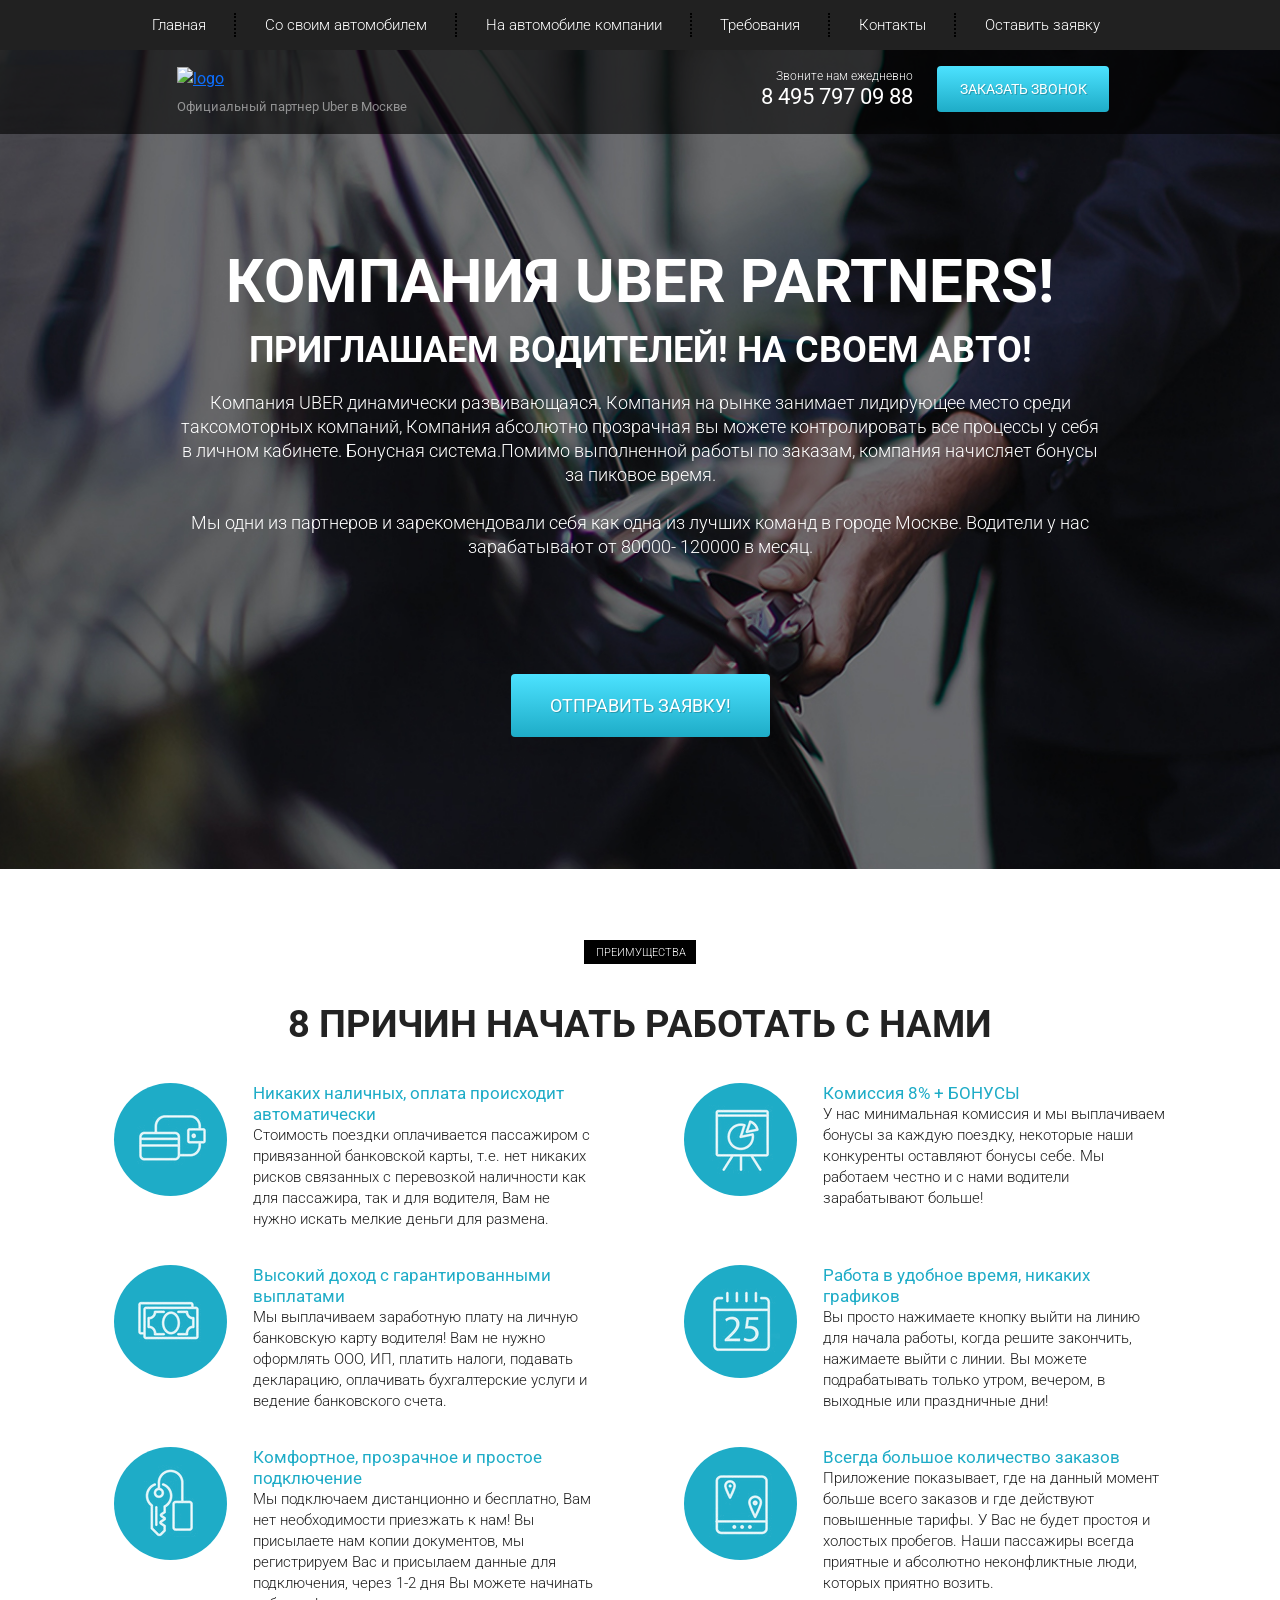
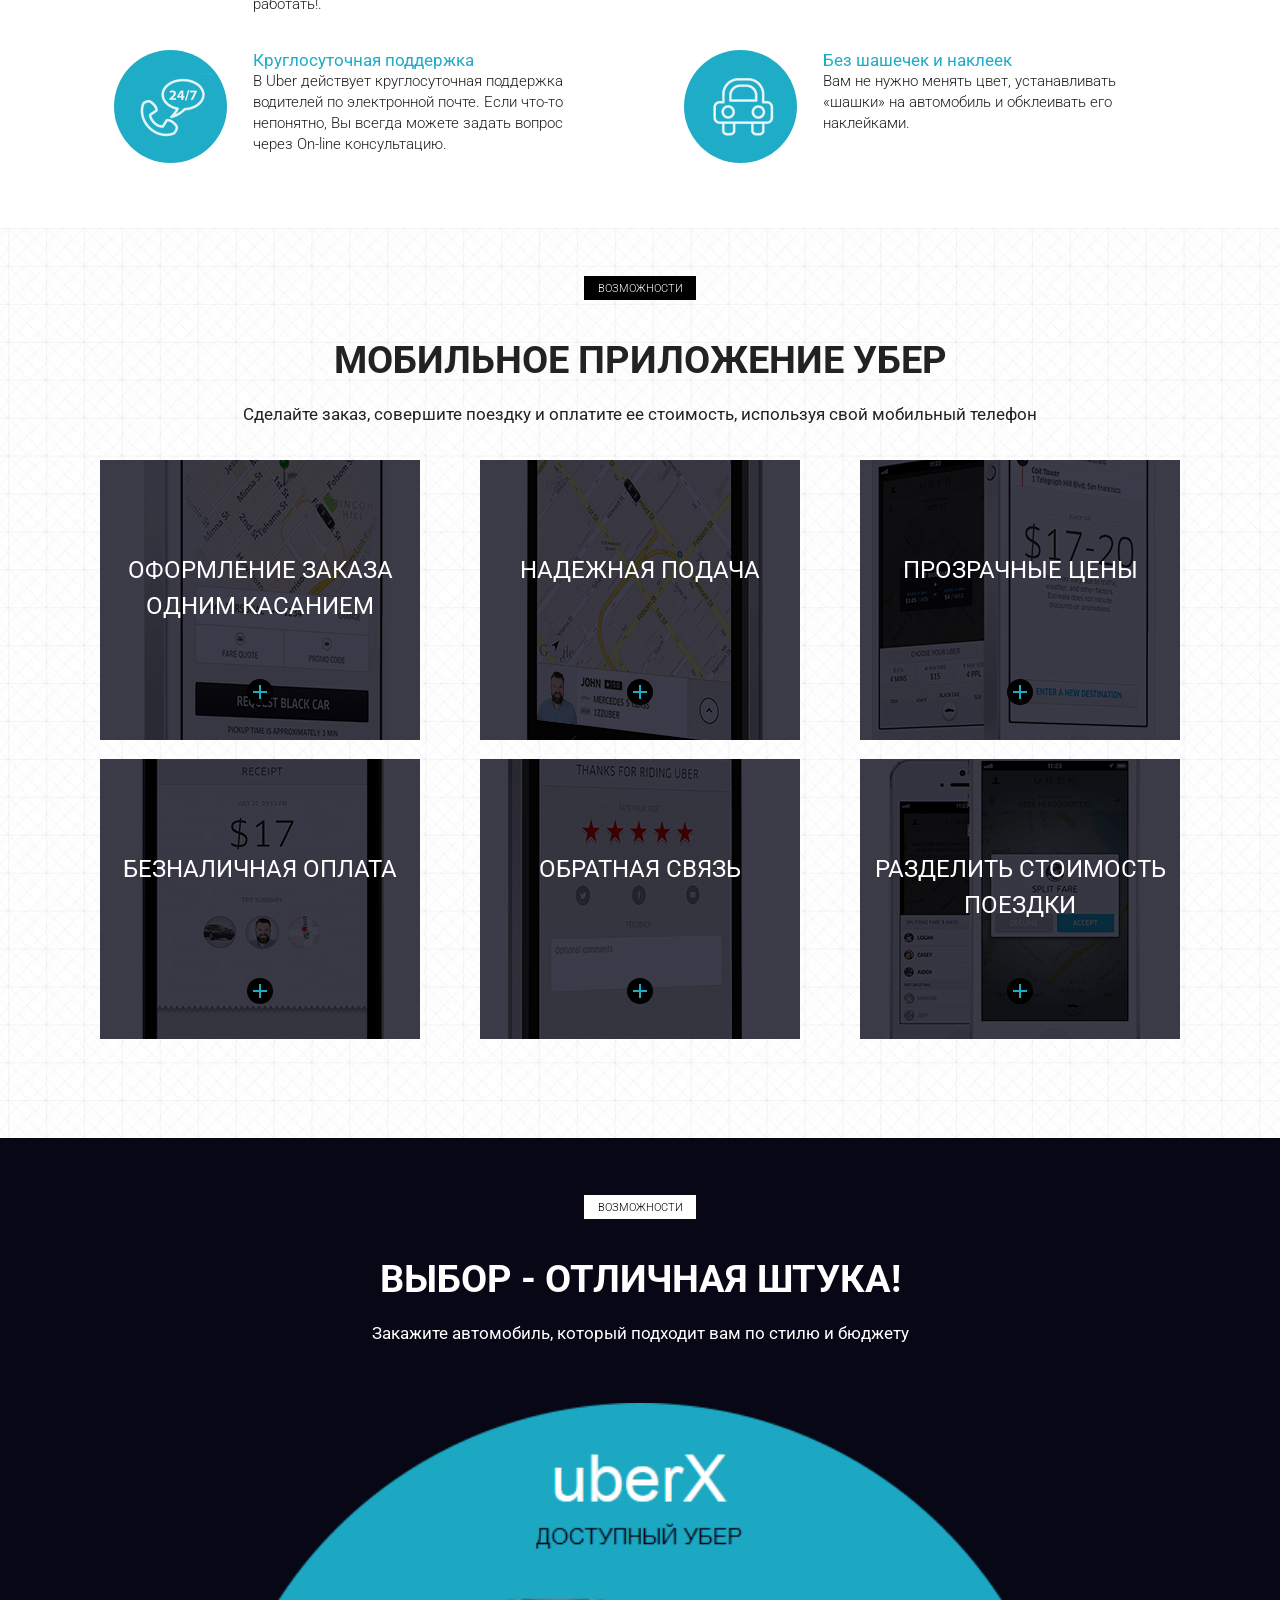
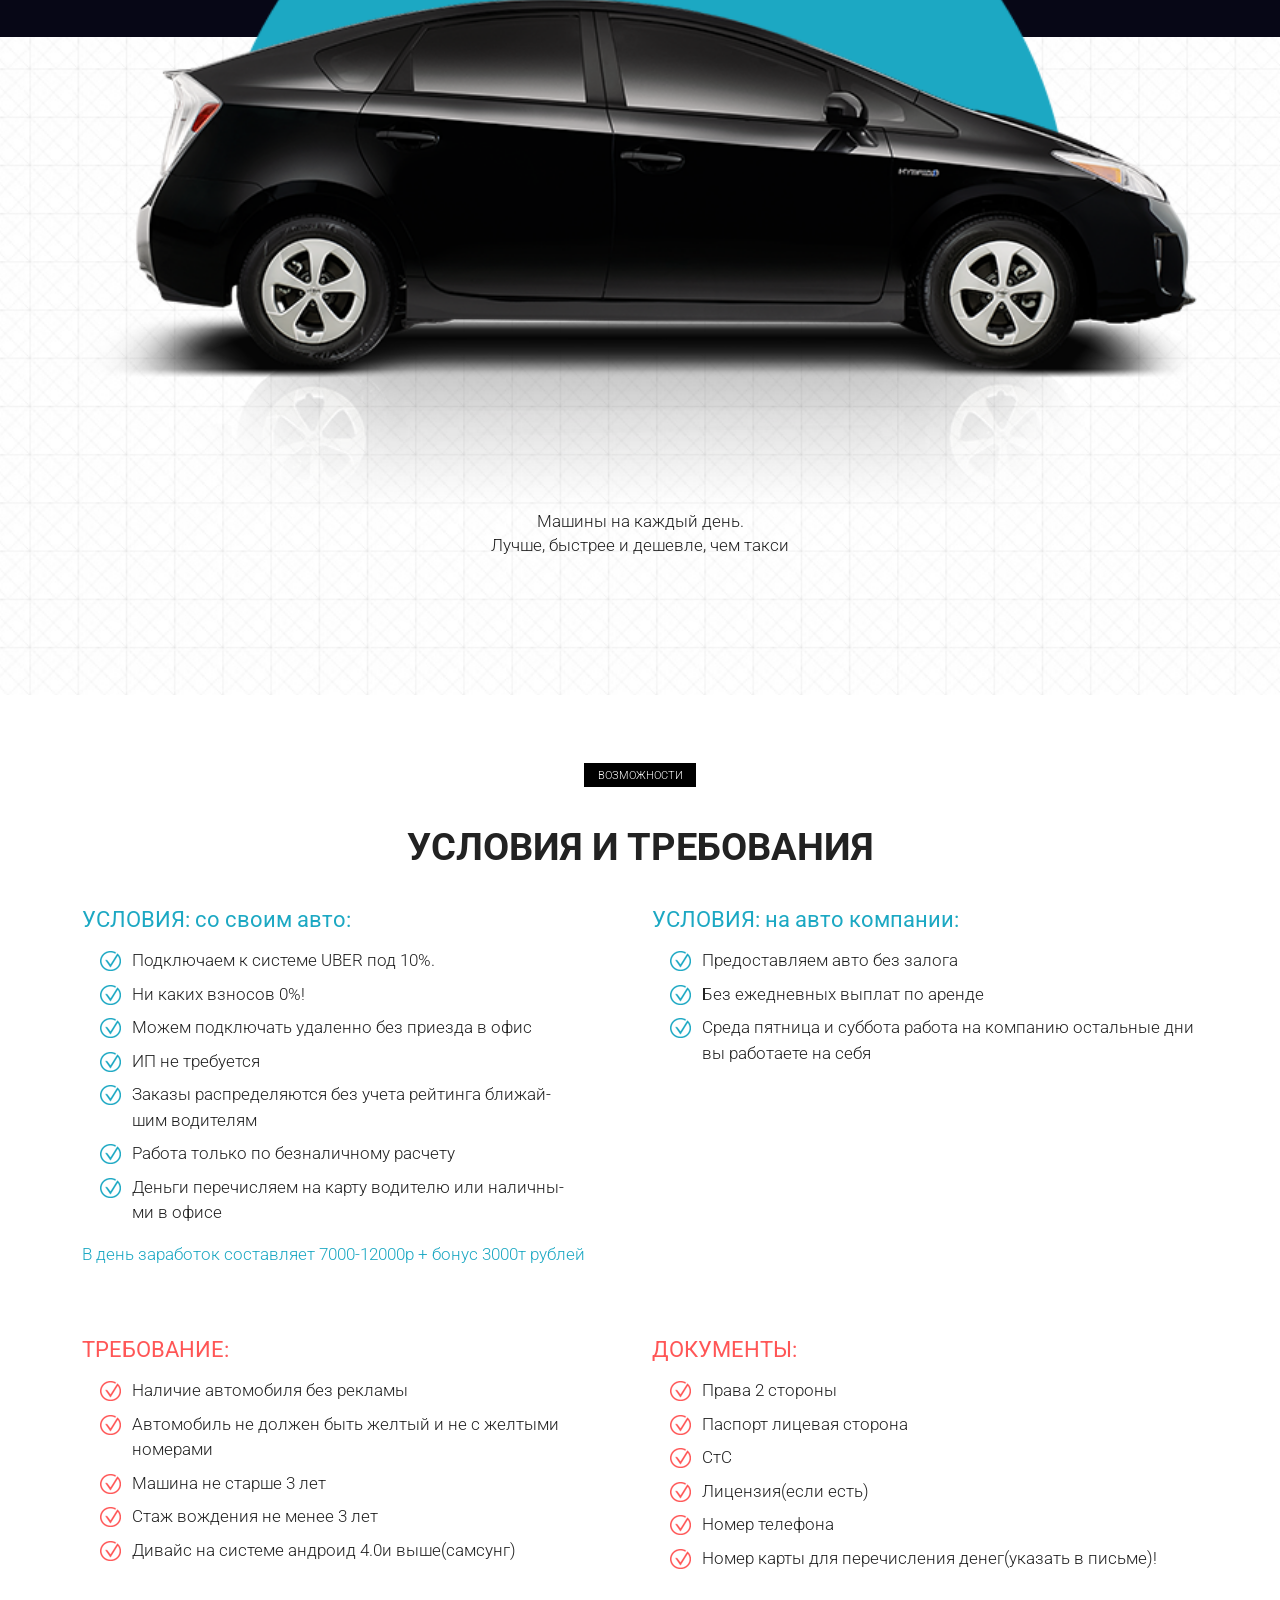
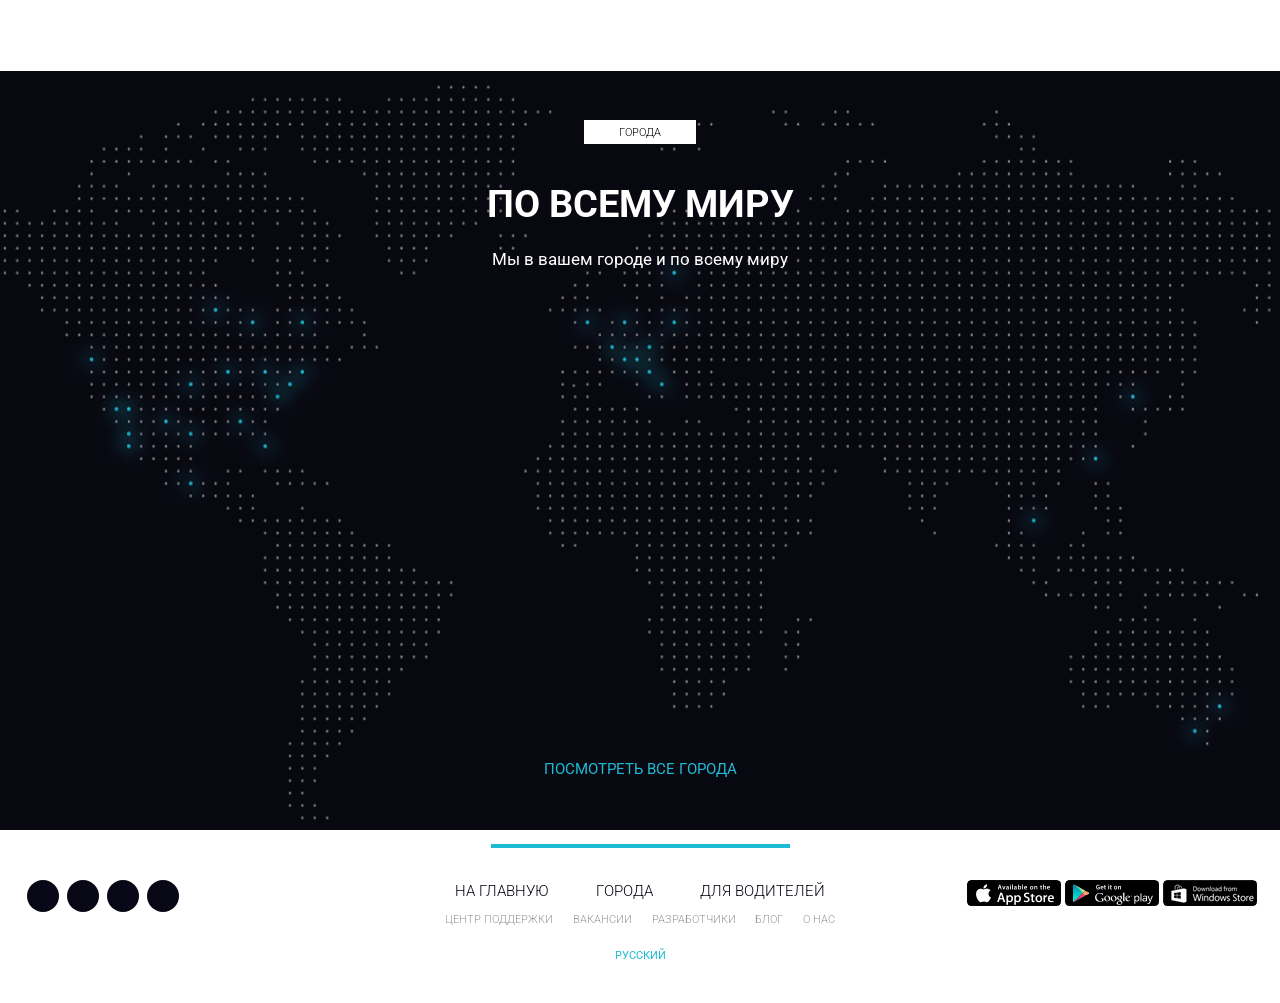
==== index.html @ ee6224d0 "Update index.html" ====
<!DOCTYPE html>
<html lang="ru">
<head>
  <meta charset="UTF-8">
  <meta http-equiv="X-UA-Compatible" content="IE=edge">
  <meta name="viewport" content="width=device-width, initial-scale=1.0">
  <title>Uber</title>
  <link rel="shortcut icon" href="icons/favicon.ico" type="image/x-icon">
  <link rel="preconnect" href="https://fonts.googleapis.com">
  <link rel="preconnect" href="https://fonts.gstatic.com" crossorigin>
  <link href="https://fonts.googleapis.com/css2?family=Roboto:wght@300;400;700&display=swap" rel="stylesheet">
  <link rel="stylesheet" href="css/bootstrap-reboot.min.css">
  <link rel="stylesheet" href="css/bootstrap-grid.min.css">
  <link rel="stylesheet" href="css/style.min.css">
  <link rel="stylesheet" href="/src/css/font.css">
</head>
<body>
  <header>
    <nav>
      <div class="container">
        <ul class="menu">
          <li class="menu_item"><a href="#" class="menu_link">Главная</a></li>
          <li class="menu_item"><a href="#require" class="menu_link">Со своим автомобилем</a></li>
          <li class="menu_item"><a href="#require" class="menu_link">На автомобиле компании</a></li>
          <li class="menu_item"><a href="#" class="menu_link">Требования</a></li>
          <li class="menu_item"><a href="#" class="menu_link">Контакты</a></li>
          <li class="menu_item"><a href="#" class="menu_link">Оставить заявку</a></li>
        </ul>
      </div>
      <div class="hamburger">
        <span></span>
        <span></span>
        <span></span>
      </div>
    </nav>

    <div class="subheader">
      <div class="container">
       <div class="row">
        <div class="col-6 col-md-4 offset-md-1">
          <a href="#" class="subheader_logo"><img src="img/logo.png" alt="logo"></a>
          <div class="subheader_official">Официальный партнер Uber в Москве</div>
        </div>

        <div class="xs-hidden col-md-3 offset-md-1 col-xl-2 offset-xl-2">
          <div class="subheader_call">Звоните нам ежедневно</div>
          <a href="tel:84957970988" class="subheader_number">8 495 797 09 88</a>
        </div>

        <div class="col-6 col-md-3">
          <a href="tel:84957970988" class="xs-visible subheader_number">8 495 797 09 88</a>
          <button class="subheader_btm">заказать звонок</button>
        </div>
       </div>
      </div>
    </div>
  </header>

  <section class="promo">
    <div class="container">
      <div class="row">
        <div class="col-md-12 offset-md-0 col-lg-10 offset-lg-1">
            <h1 class="promo_header">КОМПАНИЯ UBER PARTNERS!</h1>
            <h2 class="promo_subheader">ПРИГЛАШАЕМ ВОДИТЕЛЕЙ! НА СВОЕМ АВТО!</h2>
            <div class="promo_descr">
              Компания UBER динамически развивающаяся. Компания на рынке занимает лидирующее место среди
              таксомоторных компаний, Компания абсолютно прозрачная вы можете контролировать все процессы у себя в личном кабинете. Бонуcная система.Помимо выполненной работы по заказам, компания начисляет бонусы за
              пиковое время.
              <br><br>
              Мы одни из партнеров и зарекомендовали себя как одна из лучших команд в городе Москве. Водители у нас
              зарабатывают от 80000- 120000 в месяц.
            </div>

            <button class="promo_btn">ОТПРАВИТЬ ЗАЯВКУ!</button>
        </div>
      </div>
    </div>
  </section>

  <section class="reason">
    <div class="container">
      <div class="label">преимущества</div>
      <h2 class="title">8 причин начать работать с нами</h2>
      <div class="row">

        <div class="col-md-6">
          <div class="reason_item">
            <div class="reason_item_img">
              <img src="icons/Wallet.png" alt="wallet">
            </div>
            <div class="reason_item_descr"> 
              <div class="reason_item_subtitle">Никаких наличных, оплата происходит автоматически</div> 
              <div class="reason_item_text">Стоимость поездки оплачивается пассажиром с привязанной банковской карты, т.е. нет никаких рисков связанных с перевозкой наличности как для пассажира, так и для водителя, Вам не нужно искать мелкие деньги для размена.</div>
           </div>
          </div>
        </div>
        <div class="col-md-6">
          <div class="reason_item">
            <div class="reason_item_img">
              <img src="icons/Point.png" alt="point">
            </div>
            <div class="reason_item_descr">
              <div class="reason_item_subtitle">Комиссия 8% + БОНУСЫ</div> 
                <div class="reason_item_text">У нас минимальная комиссия и мы выплачиваем бонусы за каждую поездку, некоторые наши конкуренты оставляют бонусы себе. Мы работаем честно и с нами водители зарабатывают больше!</div>
            </div>
          </div>
        </div>
        <div class="col-md-6">
          <div class="reason_item">
            <div class="reason_item_img">
              <img src="icons/Money.png" alt="money">
            </div>
            <div class="reason_item_descr">
              <div class="reason_item_subtitle">Высокий доход с гарантированными выплатами</div> 
              <div class="reason_item_text">Мы выплачиваем заработную плату на личную банковскую карту водителя! Вам не нужно оформлять ООО, ИП, платить налоги, подавать декларацию, оплачивать бухгалтерские услуги и ведение банковского счета.</div>
            </div>
          </div>
        </div>
        <div class="col-md-6">
          <div class="reason_item">
            <div class="reason_item_img">
              <img src="icons/Date).png" alt="date">
            </div>
            <div class="reason_item_descr">
              <div class="reason_item_subtitle">Работа в удобное время, никаких графиков</div> 
                <div class="reason_item_text">Вы просто нажимаете кнопку выйти на линию для начала работы, когда решите закончить, нажимаете выйти с линии. Вы можете подрабатывать только утром, вечером, в выходные или праздничные дни!</div>
            </div>            
          </div>
        </div>
        <div class="col-md-6">
          <div class="reason_item">
            <div class="reason_item_img">
              <img src="icons/Key.png" alt="key">
            </div>
            <div class="reason_item_descr">
              <div class="reason_item_subtitle">Комфортное, прозрачное и простое подключение</div> 
                <div class="reason_item_text">Мы подключаем дистанционно и бесплатно, Вам нет необходимости приезжать к нам! Вы присылаете нам копии документов, мы регистрируем Вас и присылаем данные для подключения, через 1-2 дня Вы можете начинать работать!.</div>
            </div>
          </div>
        </div>
        <div class="col-md-6">
          <div class="reason_item">
            <div class="reason_item_img">
              <img src="icons/Zakaz.png" alt="zakaz">
            </div>
            <div class="reason_item_descr">
              <div class="reason_item_subtitle">Всегда большое количество заказов</div> 
                <div class="reason_item_text">Приложение показывает, где на данный момент больше всего заказов и где действуют повышенные тарифы. У Вас не будет простоя и холостых пробегов. Наши пассажиры всегда приятные и абсолютно неконфликтные люди, которых приятно возить.</div>
              </div>  
          </div>
        </div>
        <div class="col-md-6">
          <div class="reason_item">
            <div class="reason_item_img">
              <img src="icons/Fone.png" alt="phone">
            </div>
            <div class="reason_item_descr">
              <div class="reason_item_subtitle">Круглосуточная поддержка</div> 
                <div class="reason_item_text">В Uber действует круглосуточная поддержка водителей по электронной почте. Если что-то непонятно, Вы всегда можете задать вопрос через On-line консультацию.</div>
            </div>    
          </div>
      </div>
        <div class="col-md-6">
          <div class="reason_item">
            <div class="reason_item_img">
              <img src="icons/Car.png" alt="car">
            </div>
            <div class="reason_item_descr">
              <div class="reason_item_subtitle">Без шашечек и наклеек</div> 
                <div class="reason_item_text">Вам не нужно менять цвет, устанавливать «шашки» на автомобиль и обклеивать его наклейками.</div>  
            </div>
          </div>
        </div>
      </div>
    </div>
  </section>

  <section class="mobile">
      <div class="container">
          <div class="label">Возможности</div>
          <h2 class="title">мобильное приложение убер</h2>
          <div class="subtitle">Сделайте заказ, совершите поездку и оплатите ее стоимость, используя свой мобильный телефон</div>
          <div class="row">
              <div class="col-md-6 col-lg-4">
                <div class="mobile_item mobile_item_1">
                  <div class="mobile_item_subtitle">оформление заказа одним касанием</div>
                  <div class="mobile_item_plus"></div>
                </div>
              </div>
              <div class="col-md-6 col-lg-4">
                <div class="mobile_item mobile_item_2">
                  <div class="mobile_item_subtitle">надежная подача</div>
                  <div class="mobile_item_plus"></div>
                </div>
              </div>
              <div class="col-md-6 col-lg-4">
                <div class="mobile_item mobile_item_3">
                  <div class="mobile_item_subtitle">прозрачные цены</div>
                  <div class="mobile_item_plus"></div>
                </div>
              </div>
              <div class="col-md-6 col-lg-4">
                <div class="mobile_item mobile_item_4">
                  <div class="mobile_item_subtitle">безналичная оплата</div>
                  <div class="mobile_item_plus"></div>
                </div>
              </div>
              <div class="col-md-6 col-lg-4">
                <div class="mobile_item mobile_item_5">
                  <div class="mobile_item_subtitle">обратная связь</div>
                  <div class="mobile_item_plus"></div>
                </div>
              </div>
              <div class="col-md-6 col-lg-4">
                <div class="mobile_item mobile_item_6">
                  <div class="mobile_item_subtitle">разделить
                    стоимость поездки</div>
                  <div class="mobile_item_plus"></div>
                </div>
              </div>
          </div>
      </div>
  </section>

  <section class="choice">
    <div class="container">
      <div class="black"></div>
      <div class="label label_white">Возможности</div>
      <h2 class="title title_white">Выбор - отличная штука!</h2>
      <div class="subtitle subtitle_white">Закажите автомобиль, который подходит вам по стилю и бюджету</div>
      <img src="img/Auto.png" alt="Auto">
      <div class="choice_descr">
        Машины на каждый день.
        <br>
        Лучше, быстрее и дешевле, чем такси
      </div>
    </div>
  </section>

  <section class="require" id="require">
    <div class="container">
      <div class="label">возможности</div>
      <h2 class="title">условия и требования</h2>
      <div class="row">
        <div class="col-md-6">
          <div class="require_block margin_light">
            <div class="require_title">УСЛОВИЯ: со своим авто:</div>
            <ul class="require_list">
              <li>Подключаем к системе UBER  под 10%.</li>
              <li>Ни каких взносов  0%!</li>
              <li>Можем подключать удаленно без приезда в офис</li>
              <li>ИП не требуется</li>
              <li>Заказы распределяются без учета рейтинга ближай-<br>шим водителям</li>
              <li>Работа только по безналичному расчету</li>
              <li>Деньги перечисляем на карту водителю или наличны-<br>ми в офисе</li>
            </ul>
            <div class="require_descr">В день заработок составляет 7000-12000р + бонус 3000т рублей</div>
          </div>
        </div>
        <div class="col-md-6">
          <div class="require_block">
            <div class="require_title">УСЛОВИЯ: на авто компании:</div>
            <ul class="require_list">
              <li>Предоставляем авто без залога</li>
              <li>Без ежедневных выплат по аренде</li>
              <li>Среда пятница и суббота работа на компанию остальные дни вы работаете на себя</li>
            </ul>
          </div>
        </div>
        <div class="col-md-6">
          <div class="require_block require_block_nmb warning">
            <div class="require_title">ТРЕБОВАНИЕ:</div>
            <ul class="require_list">
              <li>Наличие автомобиля без рекламы</li>
              <li>Автомобиль не должен быть желтый и не с желтыми номерами</li>
              <li>Машина не старше 3 лет</li>
              <li>Стаж вождения не менее 3 лет</li>
              <li>Дивайс на системе андроид 4.0и выше(самсунг)</li>
            </ul>
          </div>
        </div>
        <div class="col-md-6">
          <div class="require_block require_block_nmb warning">
            <div class="require_title">ДОКУМЕНТЫ:</div>
            <ul class="require_list">
              <li>Права 2 стороны</li>
              <li>Паспорт лицевая сторона</li>
              <li>СтС</li>
              <li>Лицензия(если есть)</li>
              <li>Номер телефона</li>
              <li>Номер карты для перечисления денег(указать в письме)!</li>
            </ul>
          </div>
        </div>
      </div>
    </div>
  </section>

  <section class="world">
    <div class="container">
      <div class="label label_white">города</div>
      <h2 class="title title_white">По всему миру</h2>
      <div class="subtitle subtitle_white">Мы в вашем городе и по всему миру</div>
      <a href="#" class="world_link">посмотреть все города</a>
    </div>
  </section>

  <footer>
    <div class="footer_line"></div>
    <div class="footer_block">
      <div>
        <div class="footer_icons">
          <div class="footer_icons_item">
            <span class="icon-facebook-f-brands"></span>
          </div>
          <div class="footer_icons_item">
            <span class="icon-twitter-brands"></span>
          </div>
          <div class="footer_icons_item">
            <span class="icon-linkedin-brands"></span>
          </div>
          <div class="footer_icons_item">
            <span class="icon-instagram-brands"></span>
          </div>
      </div>
    </div>

    <div>
      <div class="footer_link">
        <div class="footer_link_main">
          <a href="#">на главную</a>
          <a href="#">города</a>
          <a href="#">для водителей</a>
        </div>
        <div class="footer_link_second">
          <a href="#">центр поддержки</a>
          <a href="#">вакансии</a>
          <a href="#">разработчики</a>
          <a href="#">блог</a>
          <a href="#">о нас</a>
        </div>
        <a href="#" class="footer_link_lang">Русский</a>
      </div>
    </div>

    <div>
      <div class="footer_mobile">
          <a href="#">
              <img src="img/app_store.png" alt="App Store">
          </a>
          <a href="#">
              <img src="img/google_play.png" alt="Google play">
          </a>
          <a href="#">
              <img src="img/windows_store.png" alt="Windows store">
          </a>
      </div>
  </div>
      
  </div>
  </footer>
  <script src="js/script.js"></script>
</body>
</html>
---- css/style.min.css ----
*{font-family:"Roboto",sans-serif}header{position:relative;height:50px}nav{position:fixed;height:50px;background:#212121;width:100%;z-index:5}.hamburger{display:none}.menu{display:flex;justify-content:space-between;padding:13px 70px;margin:0;list-style-type:none}.menu_link{color:#fff;font-weight:300;font-size:15px;text-decoration:none}.menu_item{border-right:2px dotted #000;padding-right:28px}.menu_item:last-child{border-right:none}.subheader{position:absolute;width:100%;height:84px;background:rgba(0,0,0,.6);top:50px}.subheader_logo{display:block;margin-top:16px;max-width:100%}.subheader_official{margin-top:6px;opacity:.5;font-weight:400;font-size:13px;color:#fff}.subheader_call{margin-top:19px;font-size:12px;line-height:14px;font-weight:300;text-align:right;color:#fff}.subheader_number{display:block;margin-top:8px;line-height:12px;font-size:22px;font-weight:400;text-transform:uppercase;text-decoration:none;text-align:right;color:#fff}.subheader_btm{margin-top:16px;font-weight:400;font-size:14px;text-transform:uppercase;color:#fff;text-shadow:1px 1px 0px rgba(0,0,0,.21);width:172px;height:46px;background:linear-gradient(0deg, #1EACC7 0%, #4CE2FF 100%);box-shadow:inset 0px 0px 0px rgba(0,0,0,.12);border-radius:4px;border:none}.subheader_btm:hover{background-image:none;background-color:#1eacc7}.promo{min-height:800px;background:url(../img/bg/uber_bg.png) center/cover no-repeat;padding:202px 0 132px 0}.promo_header{display:block;margin:0;text-align:center;line-height:60px;font-size:60px;font-weight:700;text-transform:uppercase;color:#fff}.promo_subheader{margin:0;margin-top:20px;line-height:36px;text-align:center;text-transform:uppercase;color:#fff;font-size:36px;font-weight:700}.promo_descr{margin-top:23px;text-align:center;font-size:18px;font-weight:300;line-height:24px;color:#fff}.promo_btn{display:block;margin:115px auto 0 auto;width:259px;height:63px;background:linear-gradient(0deg, #1EACC7 0%, #4CE2FF 100%);box-shadow:inset 0px 0px 0px rgba(0,0,0,.12);border-radius:4px;border:none;font-size:18px;font-weight:400;text-transform:uppercase;text-shadow:1px 1px 0px rgba(0,0,0,.2);color:#fff}.promo_btn:hover{background-image:none;background-color:#1eacc7}.reason{padding:71px 0 65px 0}.reason_item{display:flex;justify-content:center;align-content:center;margin-top:35px}.reason_item_img{display:flex;justify-content:center;align-items:center;margin-right:26px;width:113px;height:113px;background-color:#1eacc7;border-radius:100%}.reason_item_descr{width:343px}.reason_item_subtitle{font-size:17px;line-height:21px;font-weight:400;color:#1eacc7}.reason_item_text{font-size:15px;font-weight:300;color:#202020;line-height:21px}.label{position:relative;margin:0 auto;height:24px;width:112px;padding:5px 12px;background-color:#000;color:#fff;font-size:11px;font-weight:300;text-transform:uppercase;text-align:center;z-index:1}.label_white{background-color:#fff;color:#000}.title{position:relative;margin-top:38px;text-align:center;font-size:38px;font-weight:700;text-transform:uppercase;color:#222;margin-bottom:0px;z-index:1}.title_white{color:#fff}.subtitle{position:relative;margin-top:19px;font-size:17px;font-weight:400;color:#222;text-align:center;z-index:1}.subtitle_white{color:#fff}.mobile{min-height:864px;padding:48px 0 80px 0;background:url("../img/bg/mobile_bg.png") center/cover no-repeat}.mobile .row{margin-top:32px}.mobile_item{position:relative;width:320px;height:280px;margin:0 auto;margin-bottom:19px;padding-top:92px}.mobile_item_1{background:url("../img/1.png") center/cover no-repeat}.mobile_item_2{background:url("../img/2.png") center/cover no-repeat}.mobile_item_3{background:url("../img/3.png") center/cover no-repeat}.mobile_item_4{background:url("../img/4.png") center/cover no-repeat}.mobile_item_5{background:url("../img/5.png") center/cover no-repeat}.mobile_item_6{background:url("../img/6.png") center/cover no-repeat}.mobile_item_subtitle{font-size:24px;font-weight:400;text-transform:uppercase;color:#fff;text-align:center}.mobile_item_plus{width:26px;height:26px;position:absolute;bottom:35px;left:50%;transform:translateX(-50%);background-color:#000;border-radius:100%;display:flex;justify-content:center;align-items:center;cursor:pointer}.mobile_item_plus::before{content:"";display:block;width:14px;height:2px;background-color:#1eacc7;transition:.3s all}.mobile_item_plus::after{position:absolute;left:50%;transform:translateX(-50%);content:"";display:block;width:2px;height:14px;background-color:#1eacc7;transition:.3s all}.mobile_item_plus:hover::before,.mobile_item_plus:hover::after{background-color:#ff5656}.choice{position:relative;min-height:895px;padding:57px 0 138px 0;background:url("../img/bg/mobile_bg.png") center center/cover no-repeat}.choice img{position:relative;display:block;margin:56px auto 0 auto;width:100%;z-index:1}.choice_descr{text-align:center;color:#222;font-size:17px;font-weight:300;line-height:24px}.choice .black{position:absolute;top:0;left:0;height:499px;width:100%;background-color:#070716;z-index:1}.require{padding:68px 0 84px 0}.require_block{margin:33px 0}.require_block_nmb{margin-bottom:0}.require_title{font-size:22px;font-weight:400;color:#1ca8c3}.require_list{list-style-type:none;padding-left:50px;margin-top:12px}.require_list li{position:relative;font-size:17px;font-weight:300;color:#222;margin-bottom:8px}.require_list li::before{content:"";display:block;position:absolute;left:-32px;top:3px;width:21px;height:20px;background:url("../icons/check_blue1.svg") center center/cover no-repeat}.require_descr{font-size:17px;font-weight:300;color:#1ca8c3}.require .warning .require_title{color:#ff5656}.require .warning .require_list li::before{background:url("../icons/check_red 1.svg") center center/cover no-repeat}.world{padding:49px 0;min-height:717px;background:url("../img/bg/world_bg.png") center center/cover no-repeat}.world_link{display:block;font-size:15px;font-weight:400;text-transform:uppercase;text-decoration:none;color:#1fbad6;text-align:center;margin-top:486px}footer{padding:14px 23px 39px 23px}footer a{text-decoration:none}footer a:hover{text-decoration:underline}.footer_line{width:299px;height:4px;background-color:#1fbad6;margin:0 auto}.footer_block{display:flex;justify-content:space-between;align-items:flex-start;padding-top:32px}.footer_block>div{width:33%}.footer_block>div:nth-child(3){display:flex;justify-content:flex-end}.footer_icons{width:160px;display:flex;justify-content:space-between;cursor:pointer}.footer_icons_item{display:flex;justify-content:center;align-items:center;margin:0 4px;width:32px;height:32px;background-color:#070716;border-radius:100%}.footer_icons_item span{color:#fff}.footer_link{width:390px;margin:0 auto}.footer_link_main{display:flex;justify-content:space-between;padding:0 10px}.footer_link_main a{color:#070716;font-size:15px;font-weight:300;text-transform:uppercase}.footer_link_second{display:flex;justify-content:space-between;margin-top:10px}.footer_link_second a{color:#999;font-size:11px;font-weight:300;text-transform:uppercase}.footer_link_lang{display:block;margin:0 auto;color:#1fbad6;font-size:11px;font-weight:400;margin-top:19px;text-transform:uppercase;text-align:center}.xs-visible{display:none}@media(max-width: 1200px){.menu_item{padding-right:20px}.menu_link{font-size:13px}.promo_header{font-size:50px}.reason_item{align-items:flex-start}.reason_item_descr{width:300px}.mobile_item{width:300px}.footer_block>div{width:50%}.footer:nth-child(1){width:25%}.footer:nth-child(3){width:25%;display:flex;justify-content:flex-end}.footer_mobile{display:flex}.footer_mobile a{margin:0 3px}.footer_mobile a img{width:100%}}@media(max-width: 991px){.menu_item{padding-right:10px}.menu_link{font-size:10px}.subheader_logo img{width:100%}.subheader_official{font-size:12px}.subheader_number{font-size:18px}.subheader_btm{margin-top:21px;height:40px;width:100%}.promo_header{font-size:40px}.promo_subheader{font-size:30px}.reason_item{flex-direction:column;align-items:center}.reason_item_img{margin-right:0}.reason_item_descr{margin-top:20px}.footer_block{flex-wrap:wrap}.footer_block>div{width:100%;display:flex;justify-content:center;margin-bottom:20px}.footer_block>div:nth-child(1){width:100%}.footer_block>div:nth-child(3){width:100%;justify-content:center}}@media(max-width: 767px){.menu{position:fixed;flex-direction:column;justify-content:center;align-items:center;top:0;left:-100%;width:50%;height:100%;padding:20px 15px;background-color:rgba(0,0,0,.8);transition:.6s all}.menu_active{left:0}.menu_item{padding-right:0;border:none;margin:10px 0}.menu_link{font-size:20px}.hamburger{display:block;position:absolute;right:10px;top:50%;transform:translateY(-50%);width:26px;height:12px}.hamburger span{display:block;height:2px;width:100%;background-color:#fff;margin-bottom:2px;transition:.5s all}.hamburger_active span{margin-bottom:-2px}.hamburger_active span:nth-child(1){transform:translateY(3px) rotate(-45deg)}.hamburger_active span:nth-child(2){display:none}.hamburger_active span:nth-child(3){transform:translateY(3px) rotate(45deg)}.xs-hidden{display:none}.xs-visible{display:block}.subheader_number{display:block;margin-top:10px;font-size:16px;font-weight:400;text-transform:uppercase;text-align:center}.subheader_btm{display:block;width:200px;height:40px;margin:0 auto;margin-top:10px;font-size:16px;font-weight:400;text-transform:uppercase;text-shadow:1px 1px 0px rgba(0,0,0,.2);color:#fff}.promo_header{line-height:45px}}@media(max-width: 575px){nav{height:30px}header{height:30px}.subheader{height:60px;top:30px}.subheader_official{display:none}.subheader_logo{margin-top:16px}.subheader_number{margin-top:9px;font-size:12px;font-weight:400;text-transform:uppercase}.subheader_btm{margin-top:4px;width:116px;height:28px;font-size:10px;font-weight:400;text-transform:uppercase;text-shadow:1px 1px 0px rgba(0,0,0,.2);color:#fff}.subheader_btm:hover{background-image:linear-gradient(to top, #1EACC7 0%, #4ce2ff 100%)}.promo{min-height:400px;padding:93px 0 32px 0}.promo_descr{display:none}.promo_header{font-size:30px;line-height:1.2;font-weight:900;padding:0 24px}.promo_subheader{font-size:20px;line-height:1.2;font-weight:700;margin-top:33px;padding:0 10px}.promo_btn{margin-top:69px;width:216px;height:56px;font-size:16px;font-weight:400}.promo_btn:hover{background-image:linear-gradient(to top, #1EACC7 0%, #4ce2ff 100%)}.menu{width:85%}.menu_item{width:100%;text-align:center;padding:5px}.menu_link{display:block}.reason{padding:22px 0 36px 0}.reason_item{margin-top:26px}.reason_item_img{width:100px;height:100px}.reason_item_descr{width:100%;margin-top:27px}.reason_item_subtitle{font-size:16px}.title{font-size:16px;margin-top:15px;line-height:16px}.subtitle{margin-top:11px;font-size:14px;line-height:21px}.mobile{min-height:1884px;padding:22px 0 43px 0}.mobile_item{width:290px;height:254px}.mobile_item_subtitle{font-size:18px}.choice{padding:33px 0 25px 0;min-height:390px;background:#070716}.choice_descr{margin-top:23px;font-size:17px;line-height:24px;font-weight:300;color:#fff}.choice .black{display:none}.choice .title{display:none}.choice .subtitle{display:none}.require{min-height:1049px;padding:25px 0}.require_block{margin:31px 0 0 0}.require .margin_light{margin:22px 0 0 0}.require_title{font-size:16px;font-weight:400}.require_list{margin-bottom:0}.require_list li{font-size:14px;line-height:1.2;font-weight:300}.require_descr{font-size:14px;line-height:1.2;font-weight:300}.world{min-height:360px;padding:25px 0 30px 0}.world_link{margin-top:216px}.world .subtitle_white{margin-top:10px;line-height:10px}.world .label_white{width:76px;height:24px}footer{padding:25px 0 20px 0}.footer_line{width:253px;height:4px}.footer_block{padding:22px 0}.footer_block>div:nth-child(1){order:2}.footer_block>div:nth-child(2){order:1}.footer_block>div:nth-child(3){order:3}.footer_link{width:290px}.footer_link_main{padding:0;font-size:14px}.footer_link_second{flex-wrap:wrap;justify-content:center}.footer_link_second a{margin:0 7px}.footer_link_lang{margin-top:10px}}/*# sourceMappingURL=style.min.css.map */
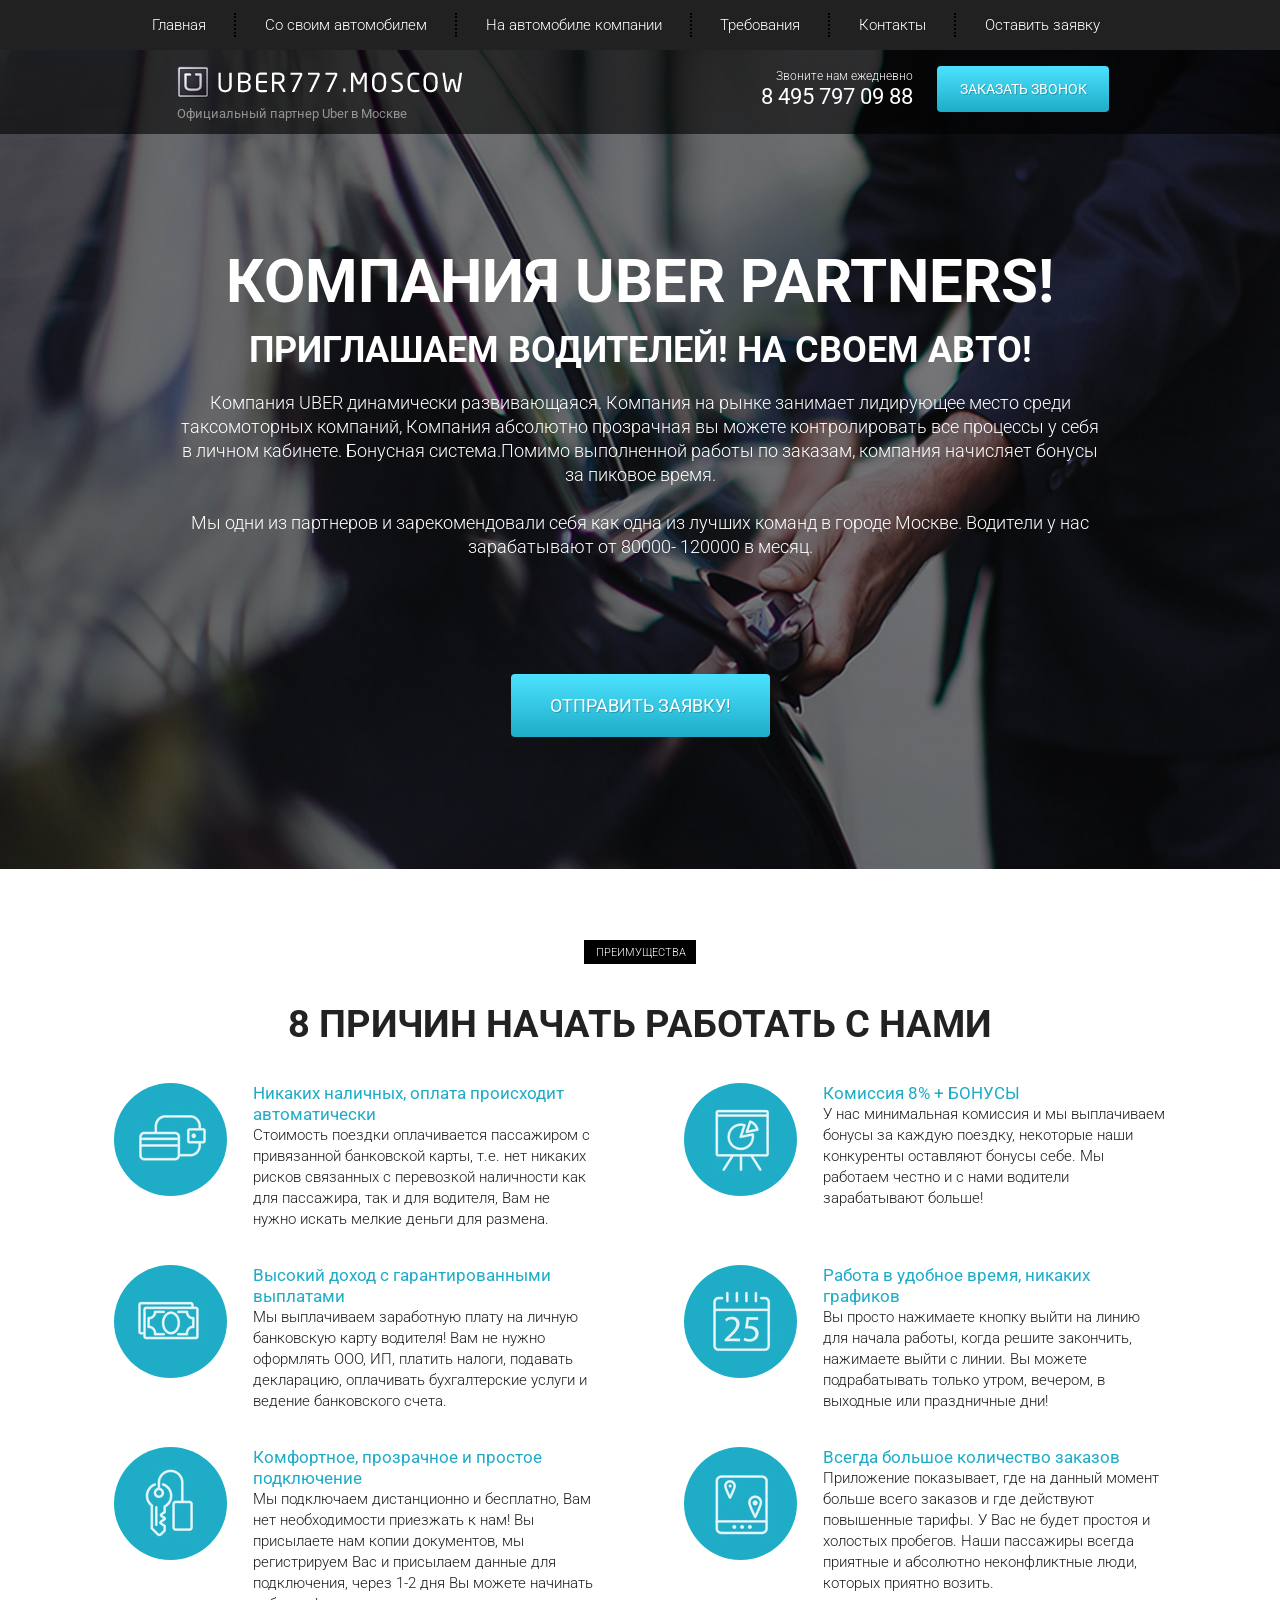
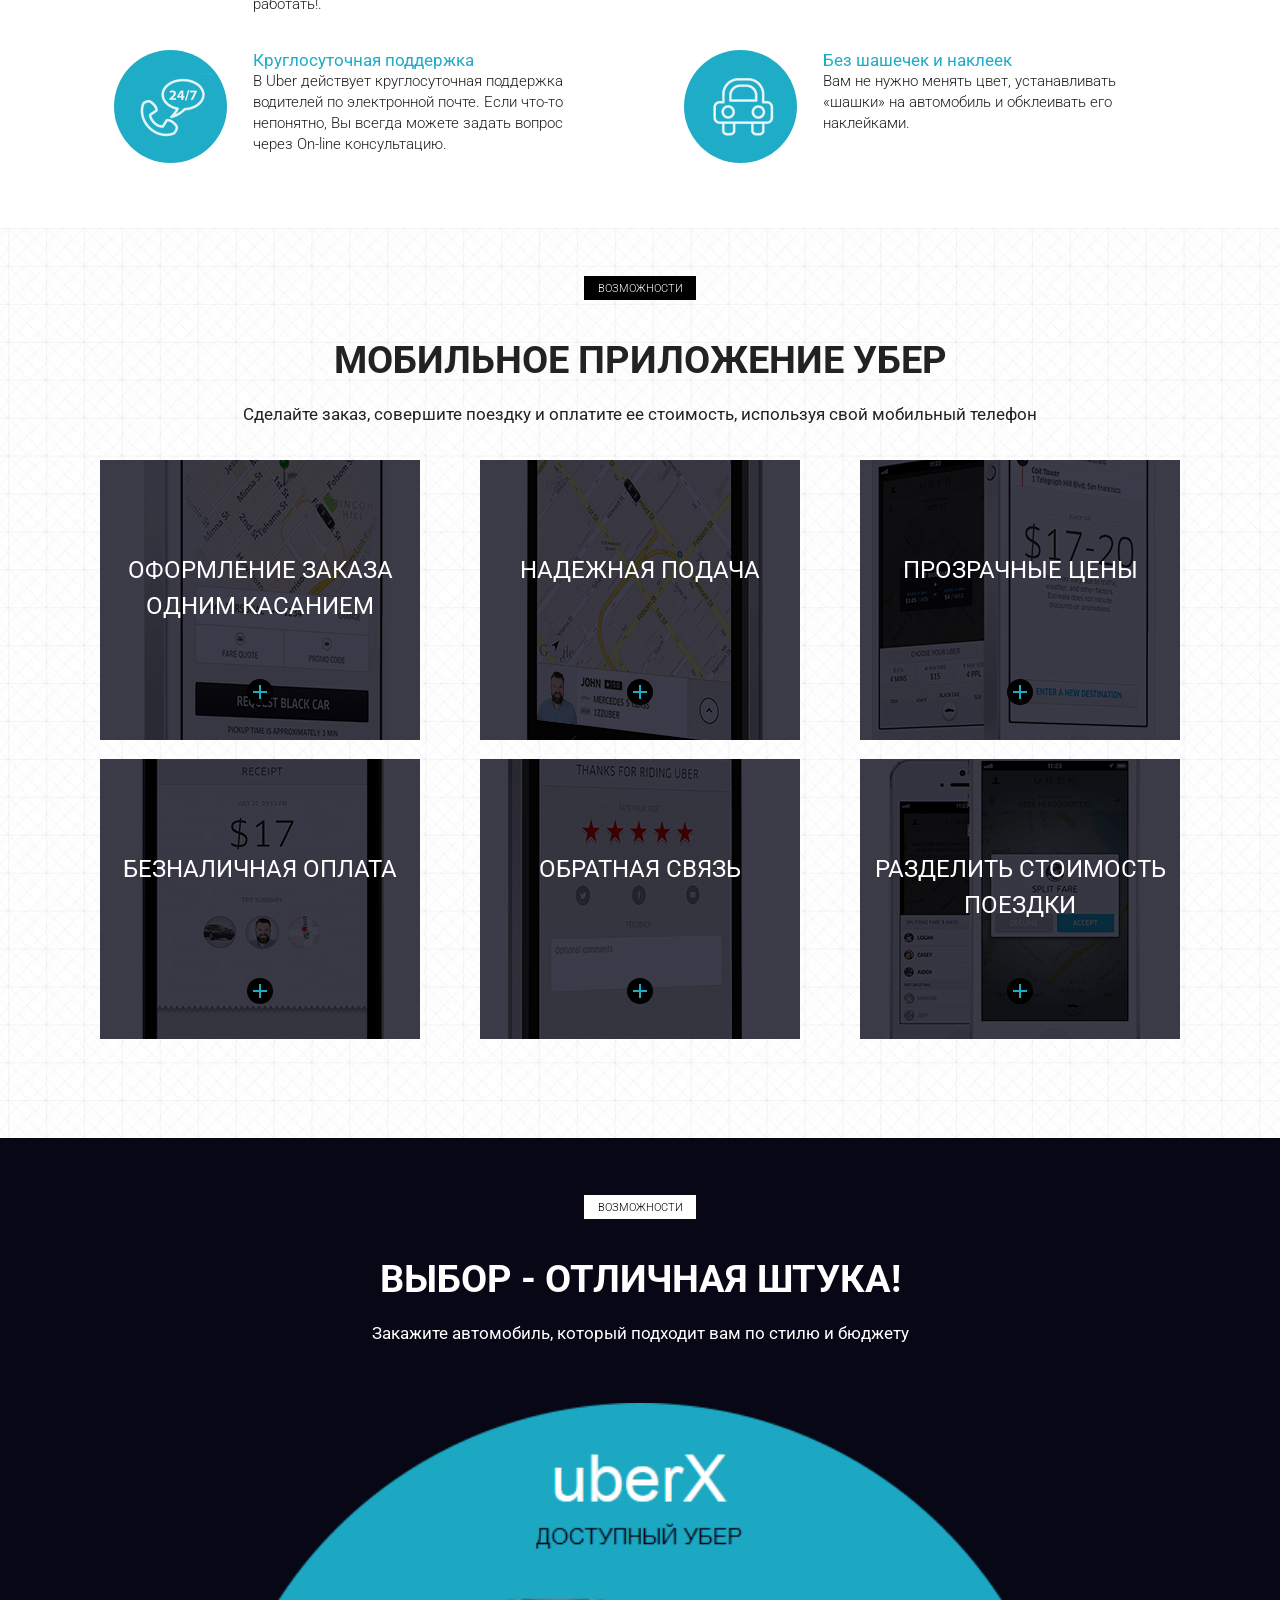
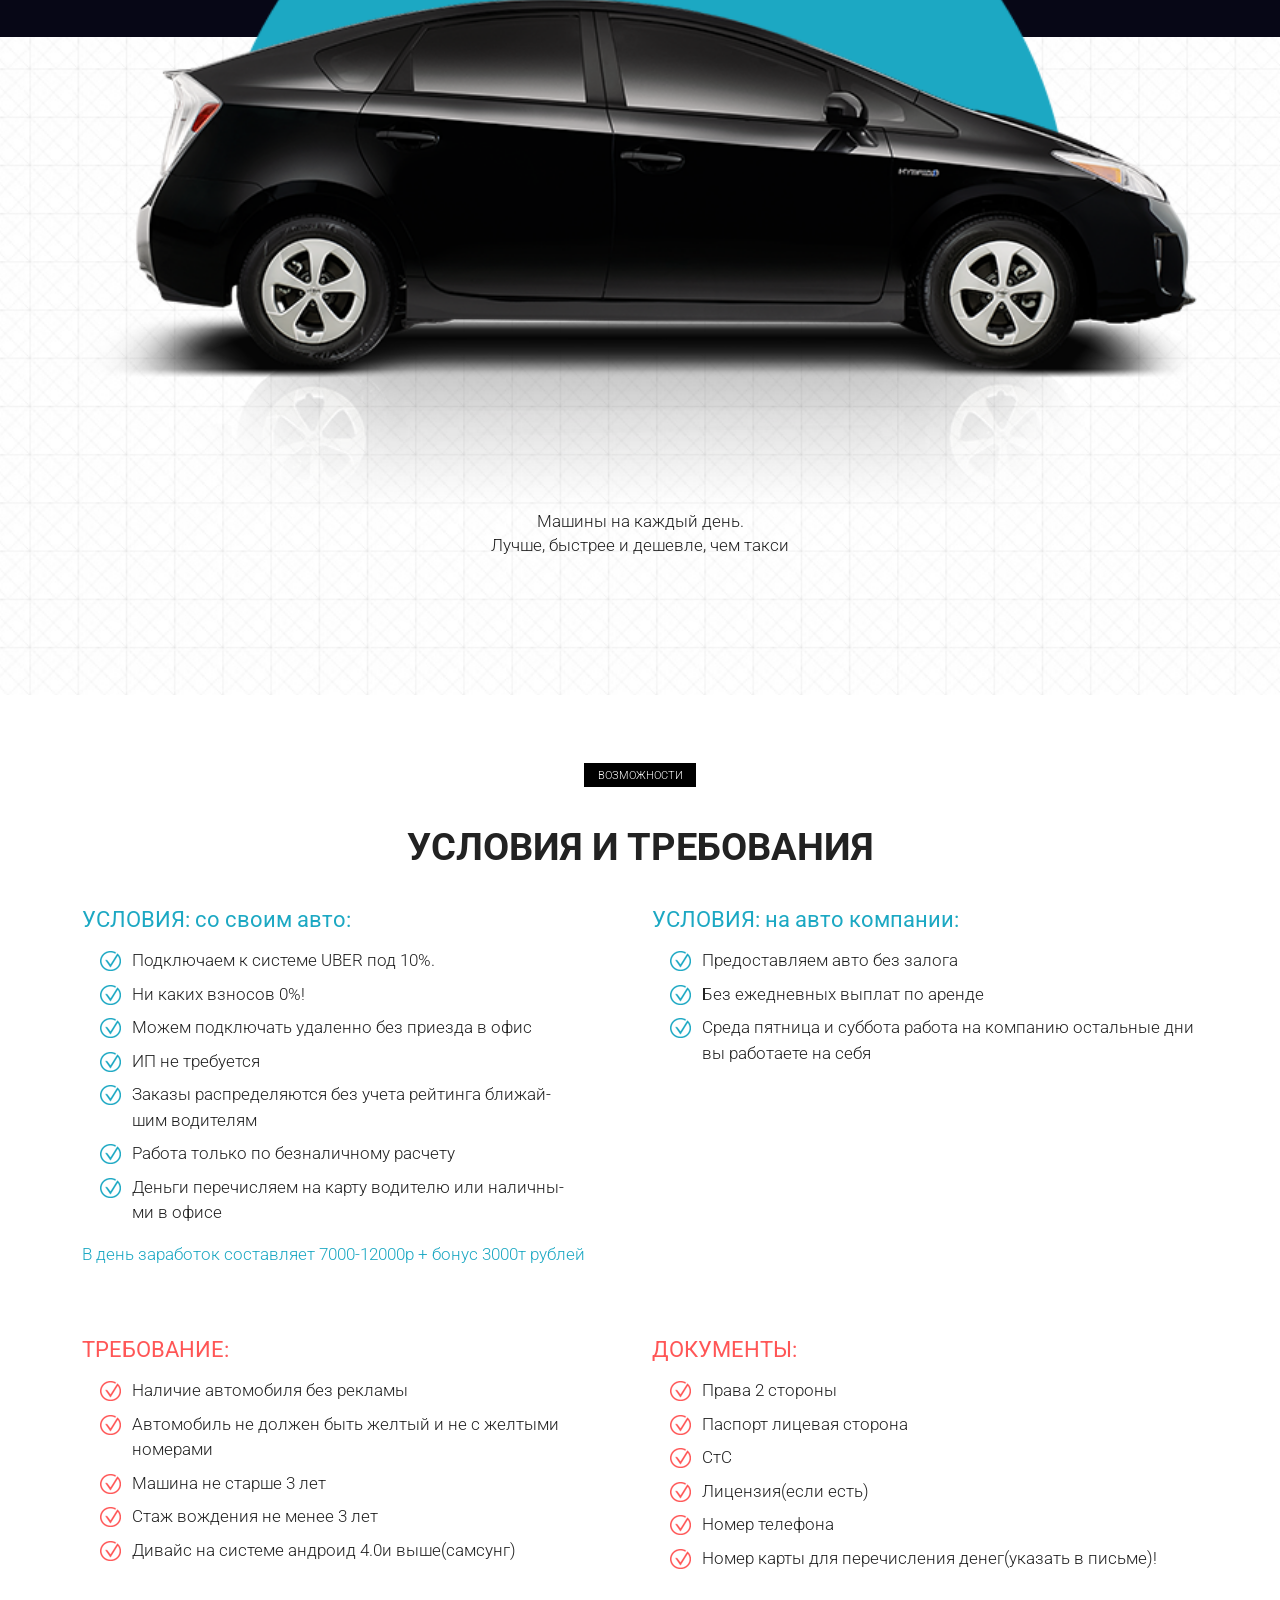
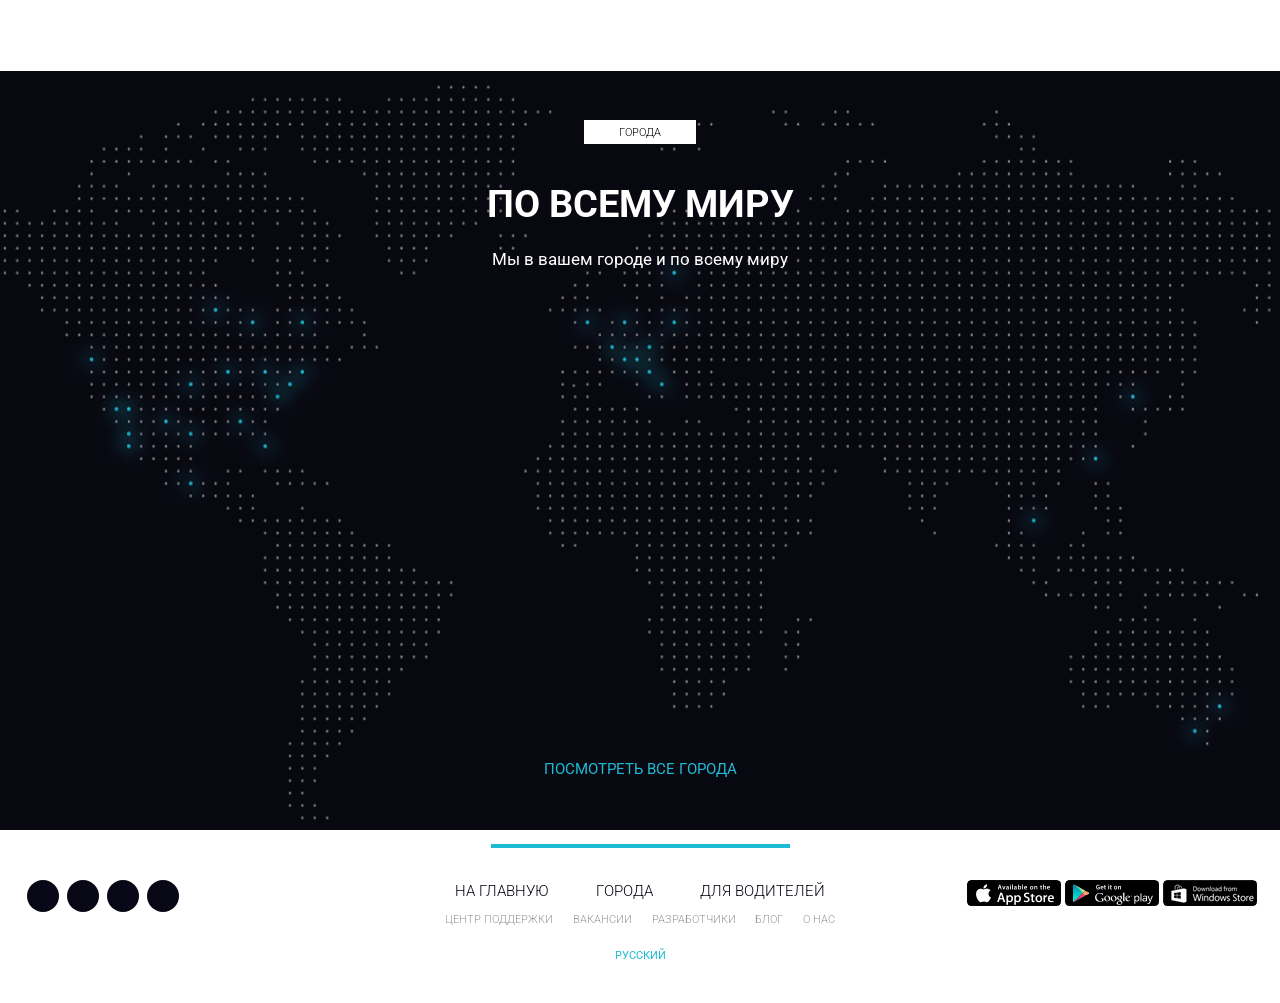
==== commit ac43f512: "Update index.html" ====
--- a/index.html
+++ b/index.html
@@ -38,7 +38,7 @@
       <div class="container">
        <div class="row">
         <div class="col-6 col-md-4 offset-md-1">
-          <a href="#" class="subheader_logo"><img src="img/logo.png" alt="logo"></a>
+          <a href="#" class="subheader_logo"><img src="img/Logo.png" alt="logo"></a>
           <div class="subheader_official">Официальный партнер Uber в Москве</div>
         </div>
 
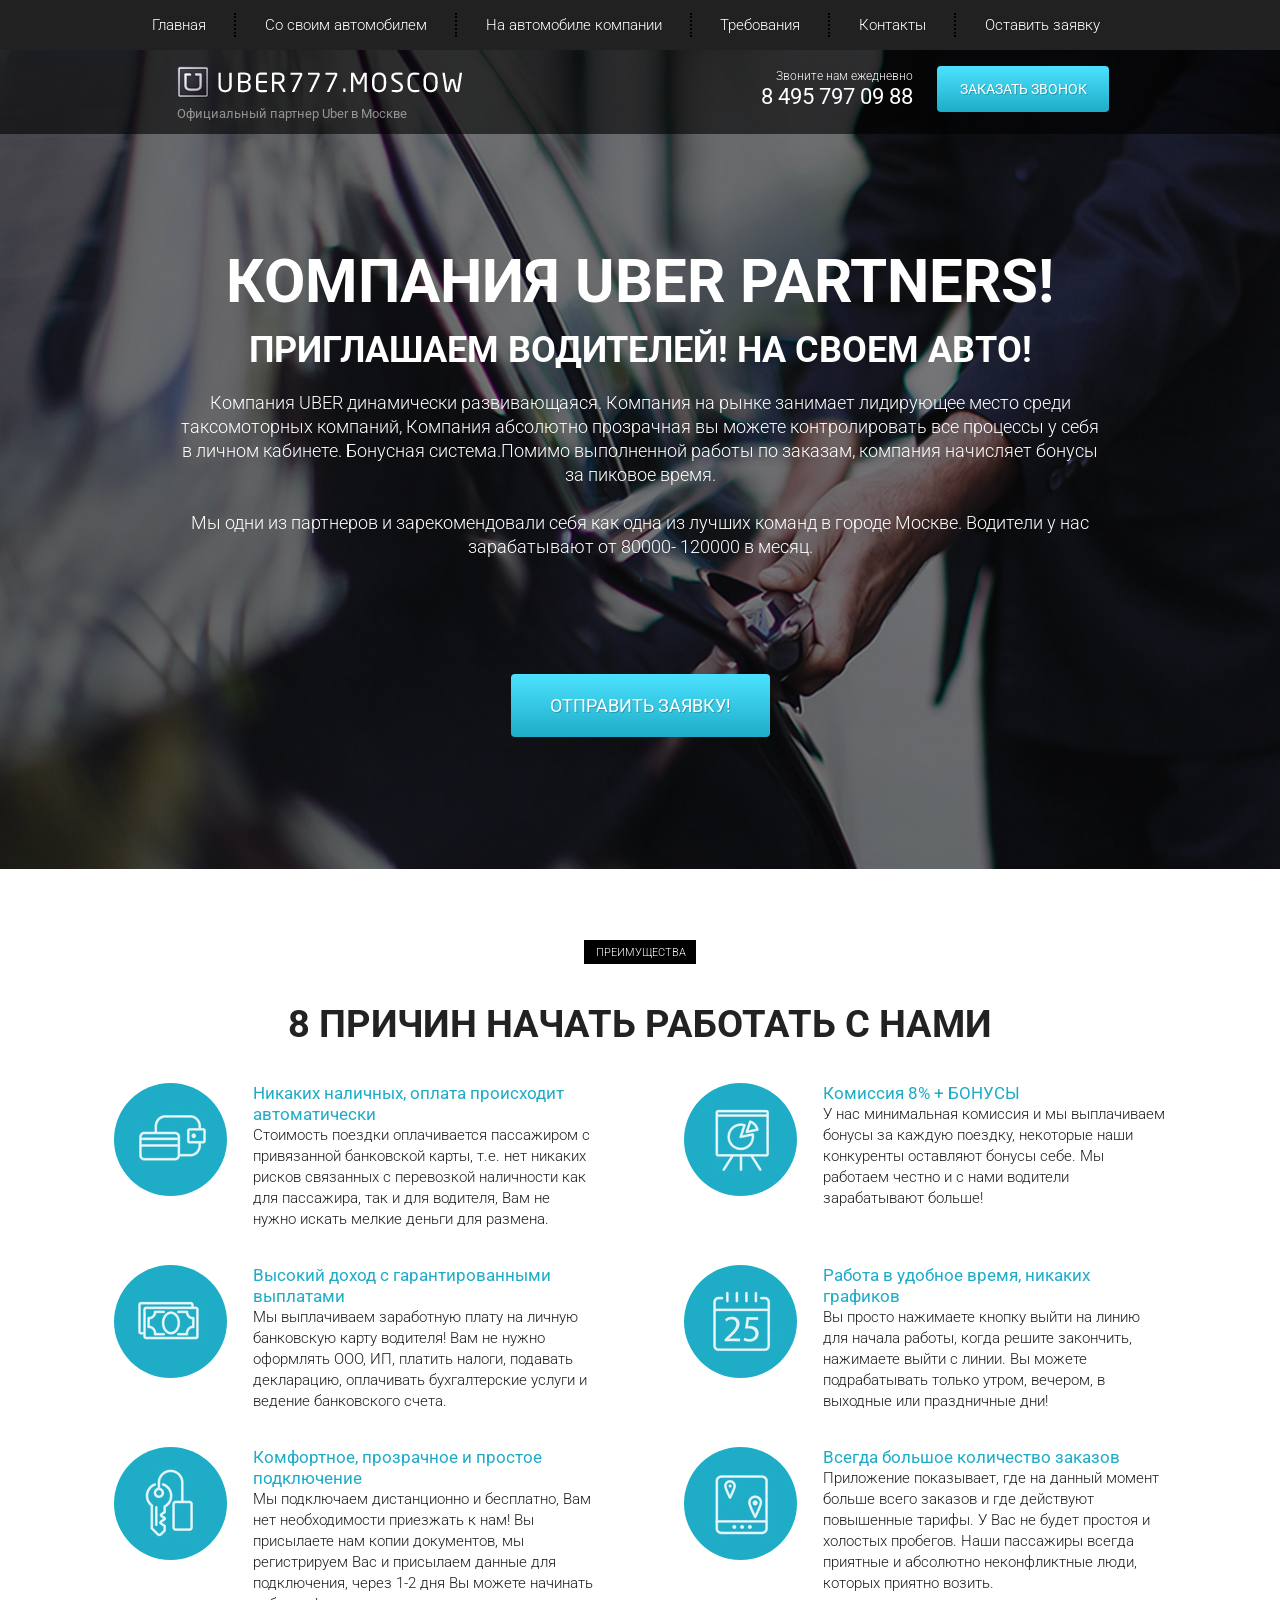
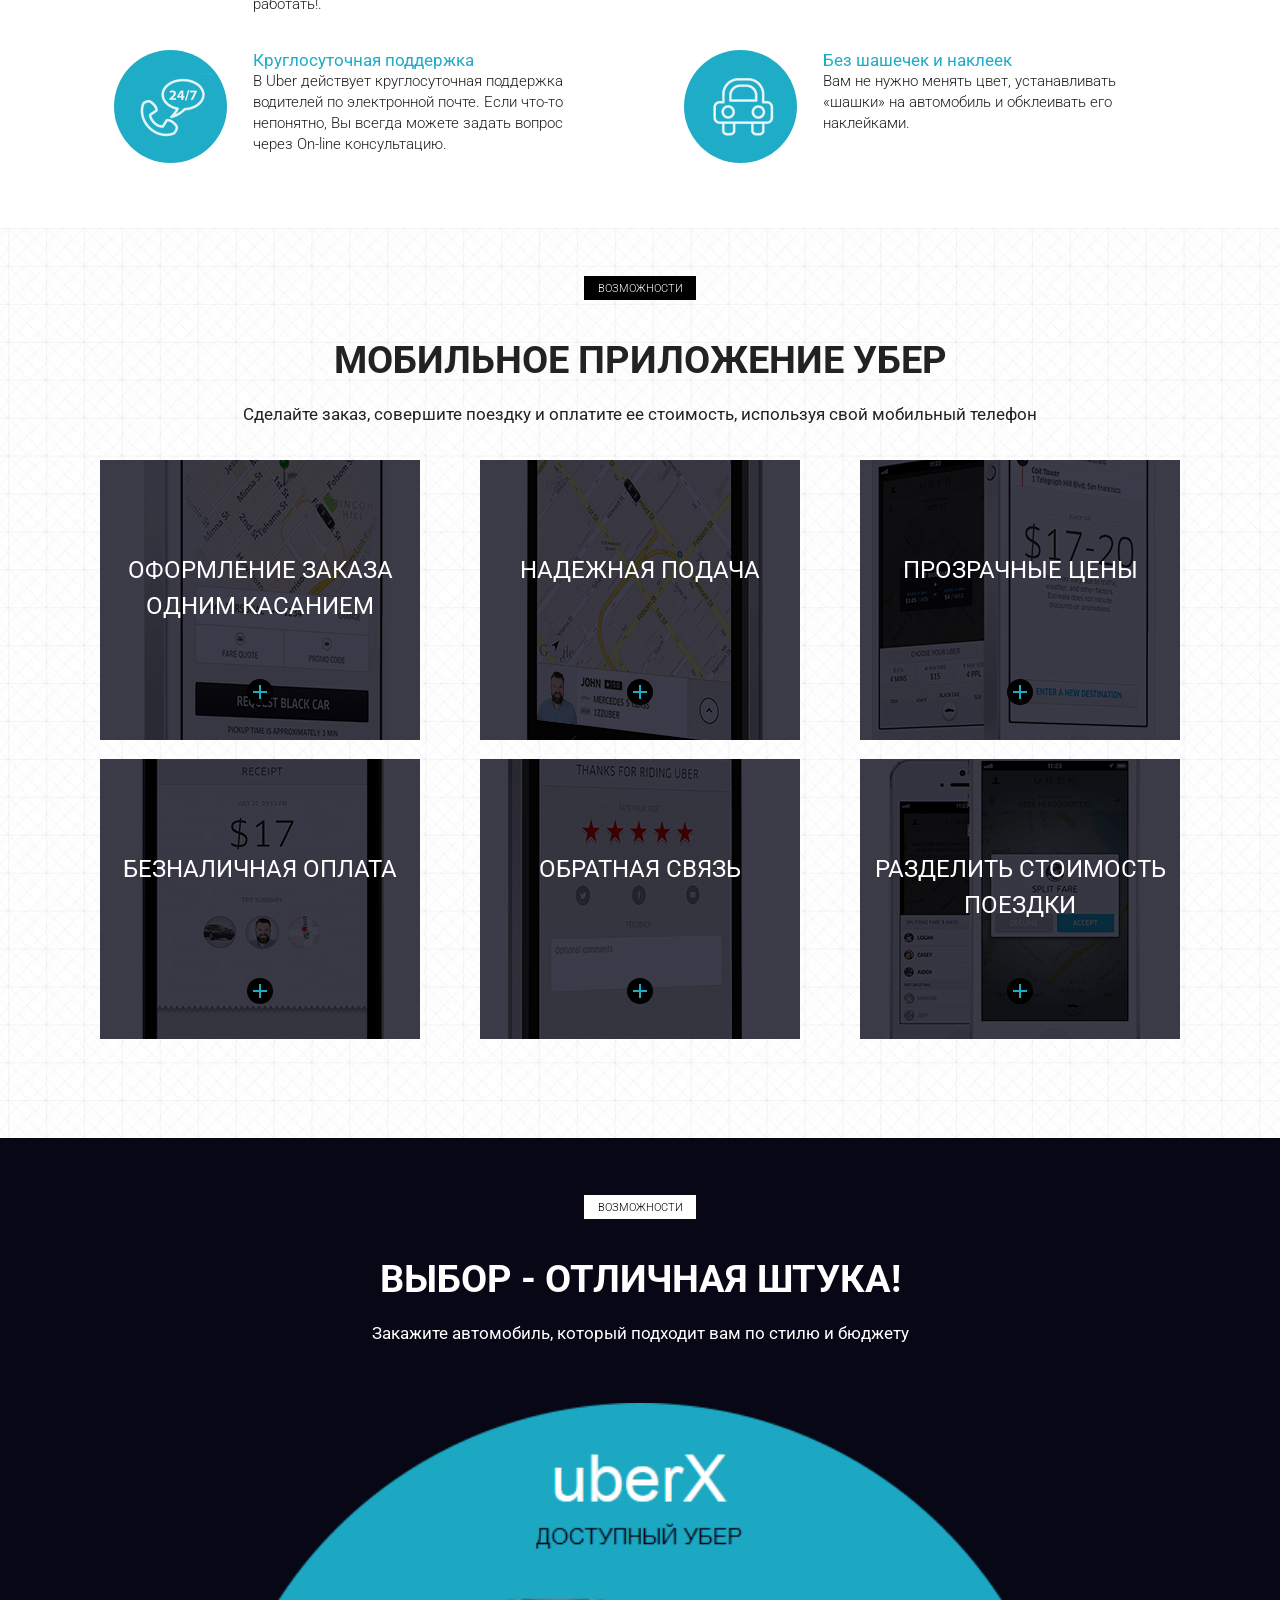
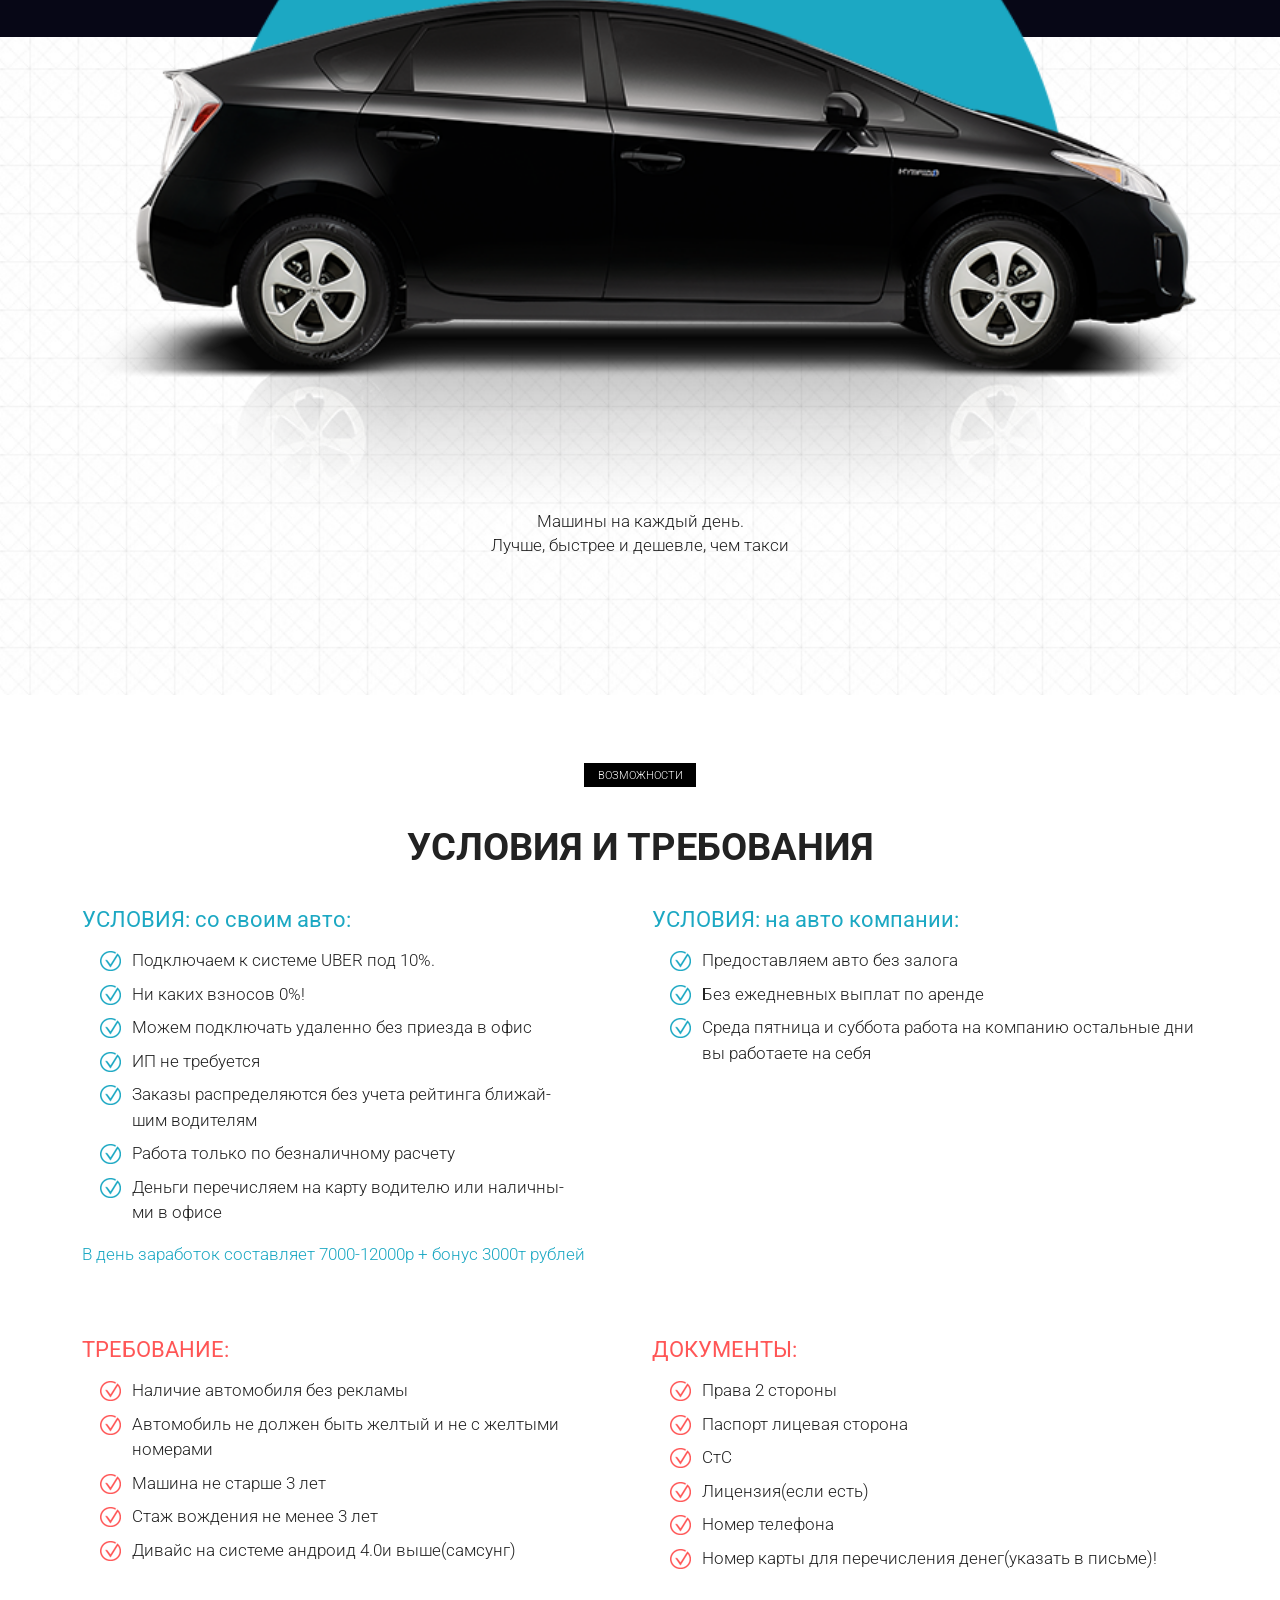
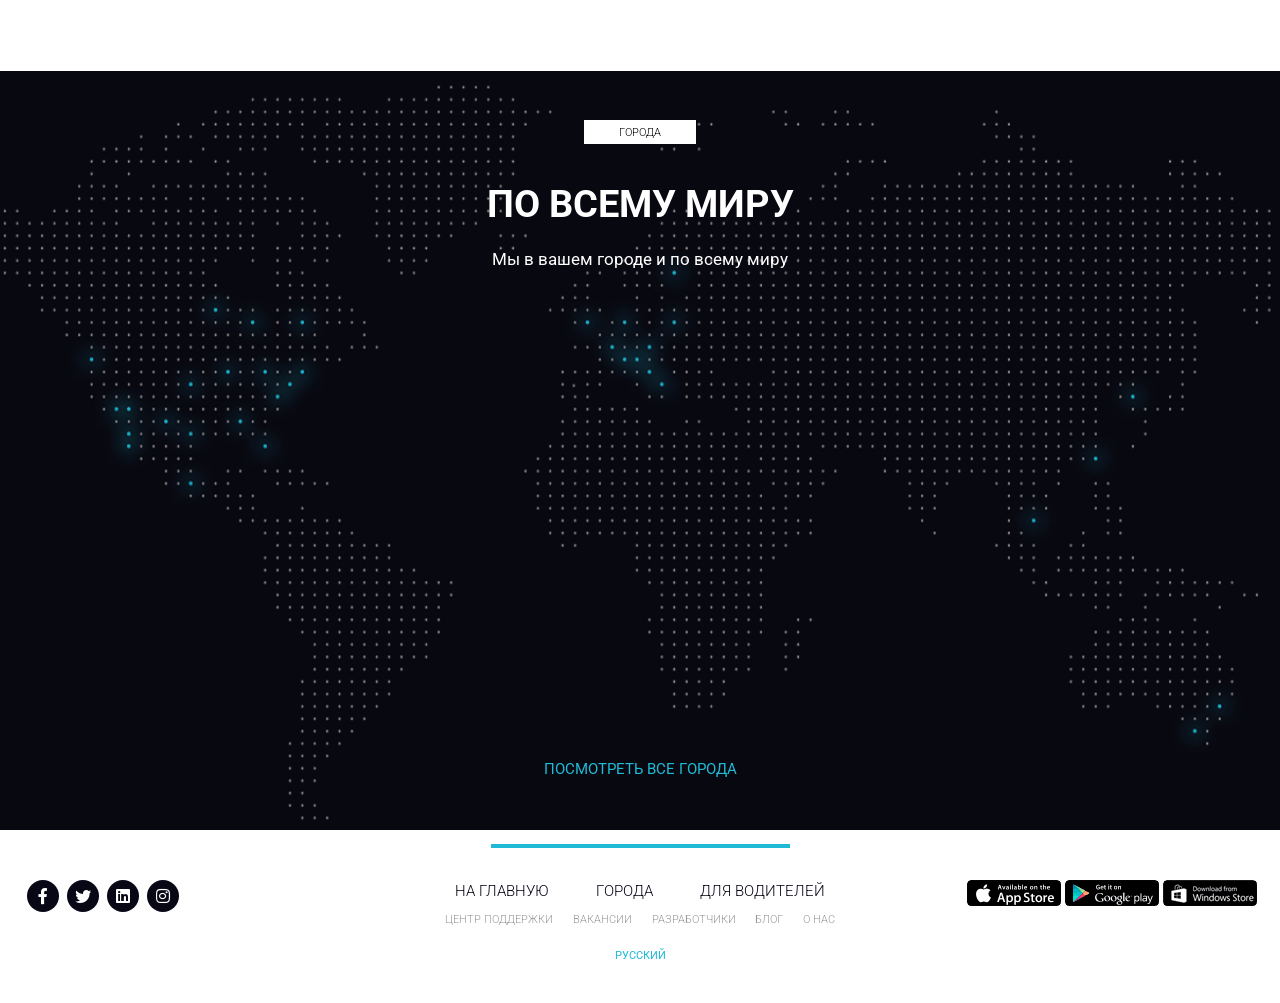
==== commit b1f552ea: "Update index.html" ====
--- a/index.html
+++ b/index.html
@@ -12,7 +12,7 @@
   <link rel="stylesheet" href="css/bootstrap-reboot.min.css">
   <link rel="stylesheet" href="css/bootstrap-grid.min.css">
   <link rel="stylesheet" href="css/style.min.css">
-  <link rel="stylesheet" href="/src/css/font.css">
+  <link rel="stylesheet" href="css/font.css">
 </head>
 <body>
   <header>
--- a/css/font.css
+++ b/css/font.css
@@ -0,0 +1,39 @@
+@font-face {
+  font-family: 'icomoon';
+  src:  url('../fonts/icomoon.eot?m99m2z');
+  src:  url('../fonts/icomoon.eot?m99m2z#iefix') format('embedded-opentype'),
+    url('../fonts/icomoon.ttf?m99m2z') format('truetype'),
+    url('../fonts/icomoon.woff?m99m2z') format('woff'),
+    url('../fonts/icomoon.svg?m99m2z#icomoon') format('svg');
+  font-weight: normal;
+  font-style: normal;
+  font-display: block;
+}
+
+[class^="icon-"], [class*=" icon-"] {
+  /* use !important to prevent issues with browser extensions that change fonts */
+  font-family: 'icomoon' !important;
+  speak: never;
+  font-style: normal;
+  font-weight: normal;
+  font-variant: normal;
+  text-transform: none;
+  line-height: 1;
+
+  /* Better Font Rendering =========== */
+  -webkit-font-smoothing: antialiased;
+  -moz-osx-font-smoothing: grayscale;
+}
+
+.icon-facebook-f-brands:before {
+  content: "\e900";
+}
+.icon-instagram-brands:before {
+  content: "\e901";
+}
+.icon-linkedin-brands:before {
+  content: "\e902";
+}
+.icon-twitter-brands:before {
+  content: "\e903";
+}
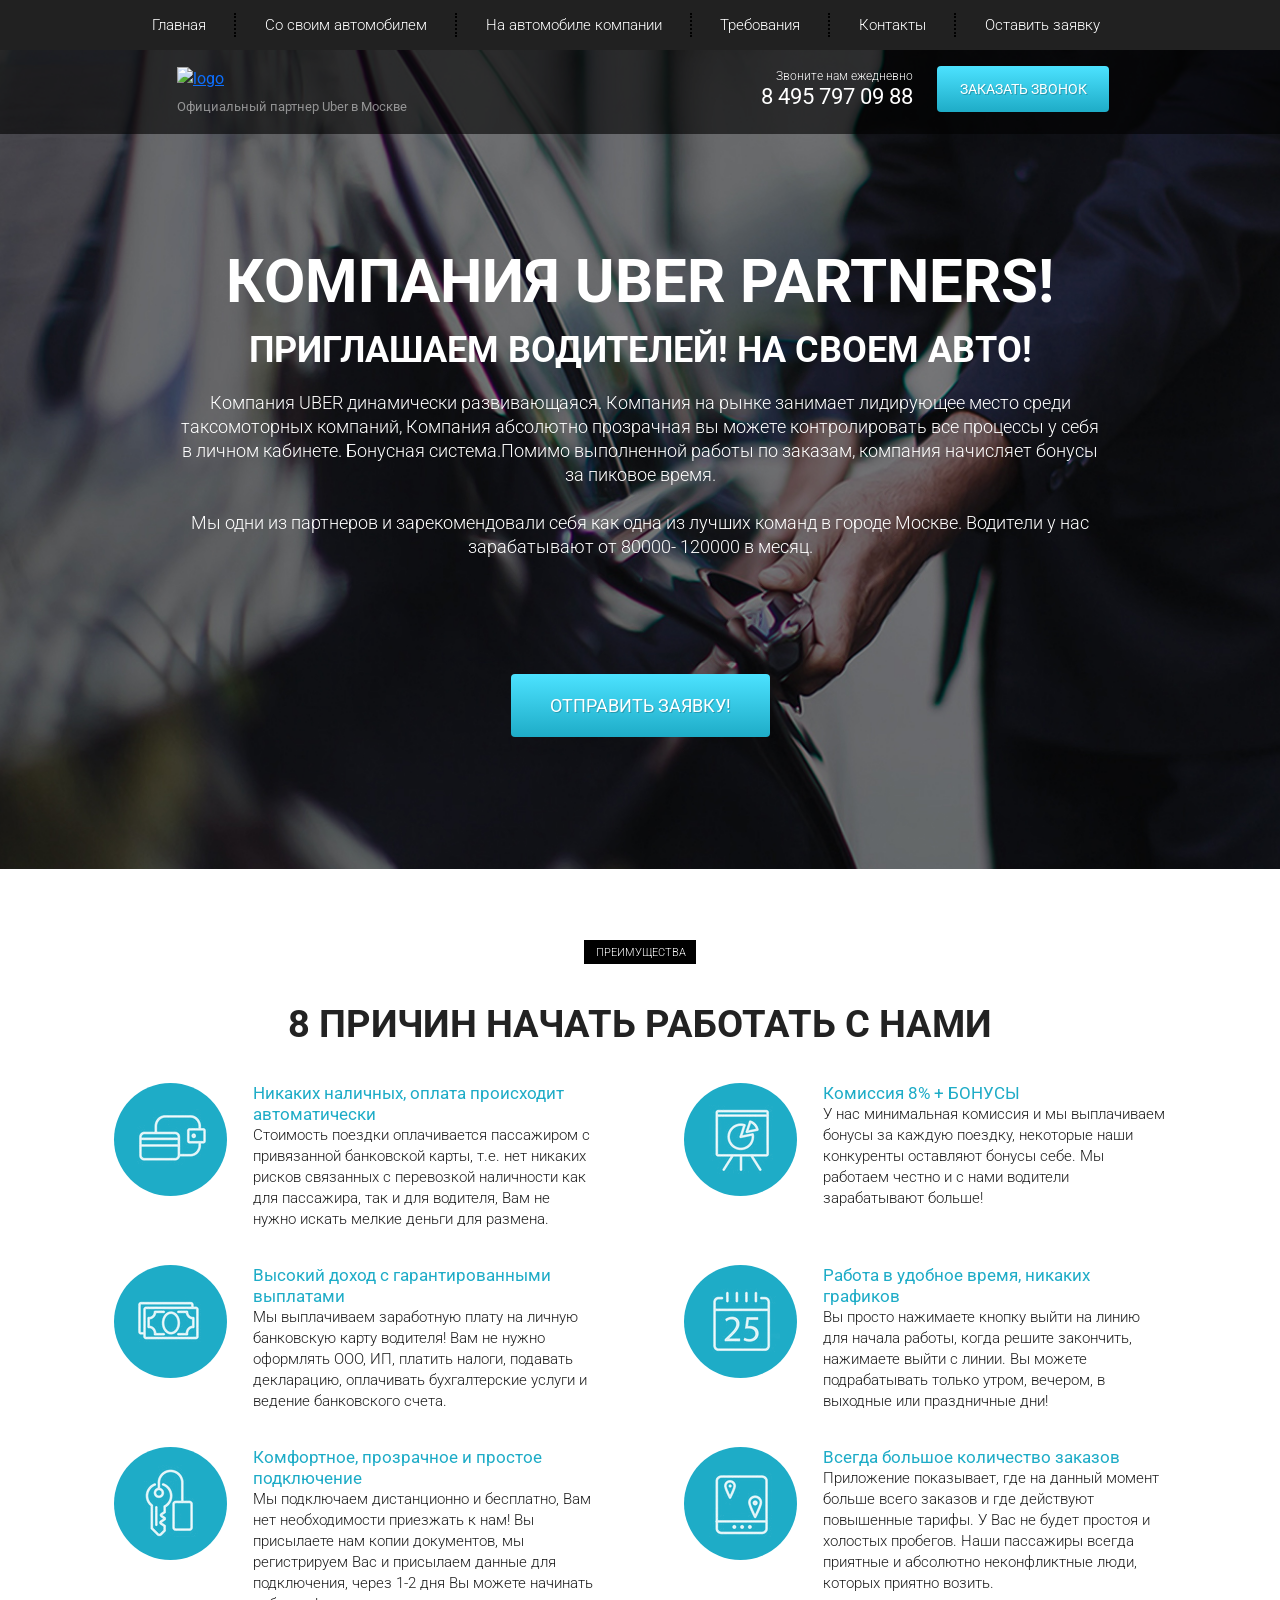
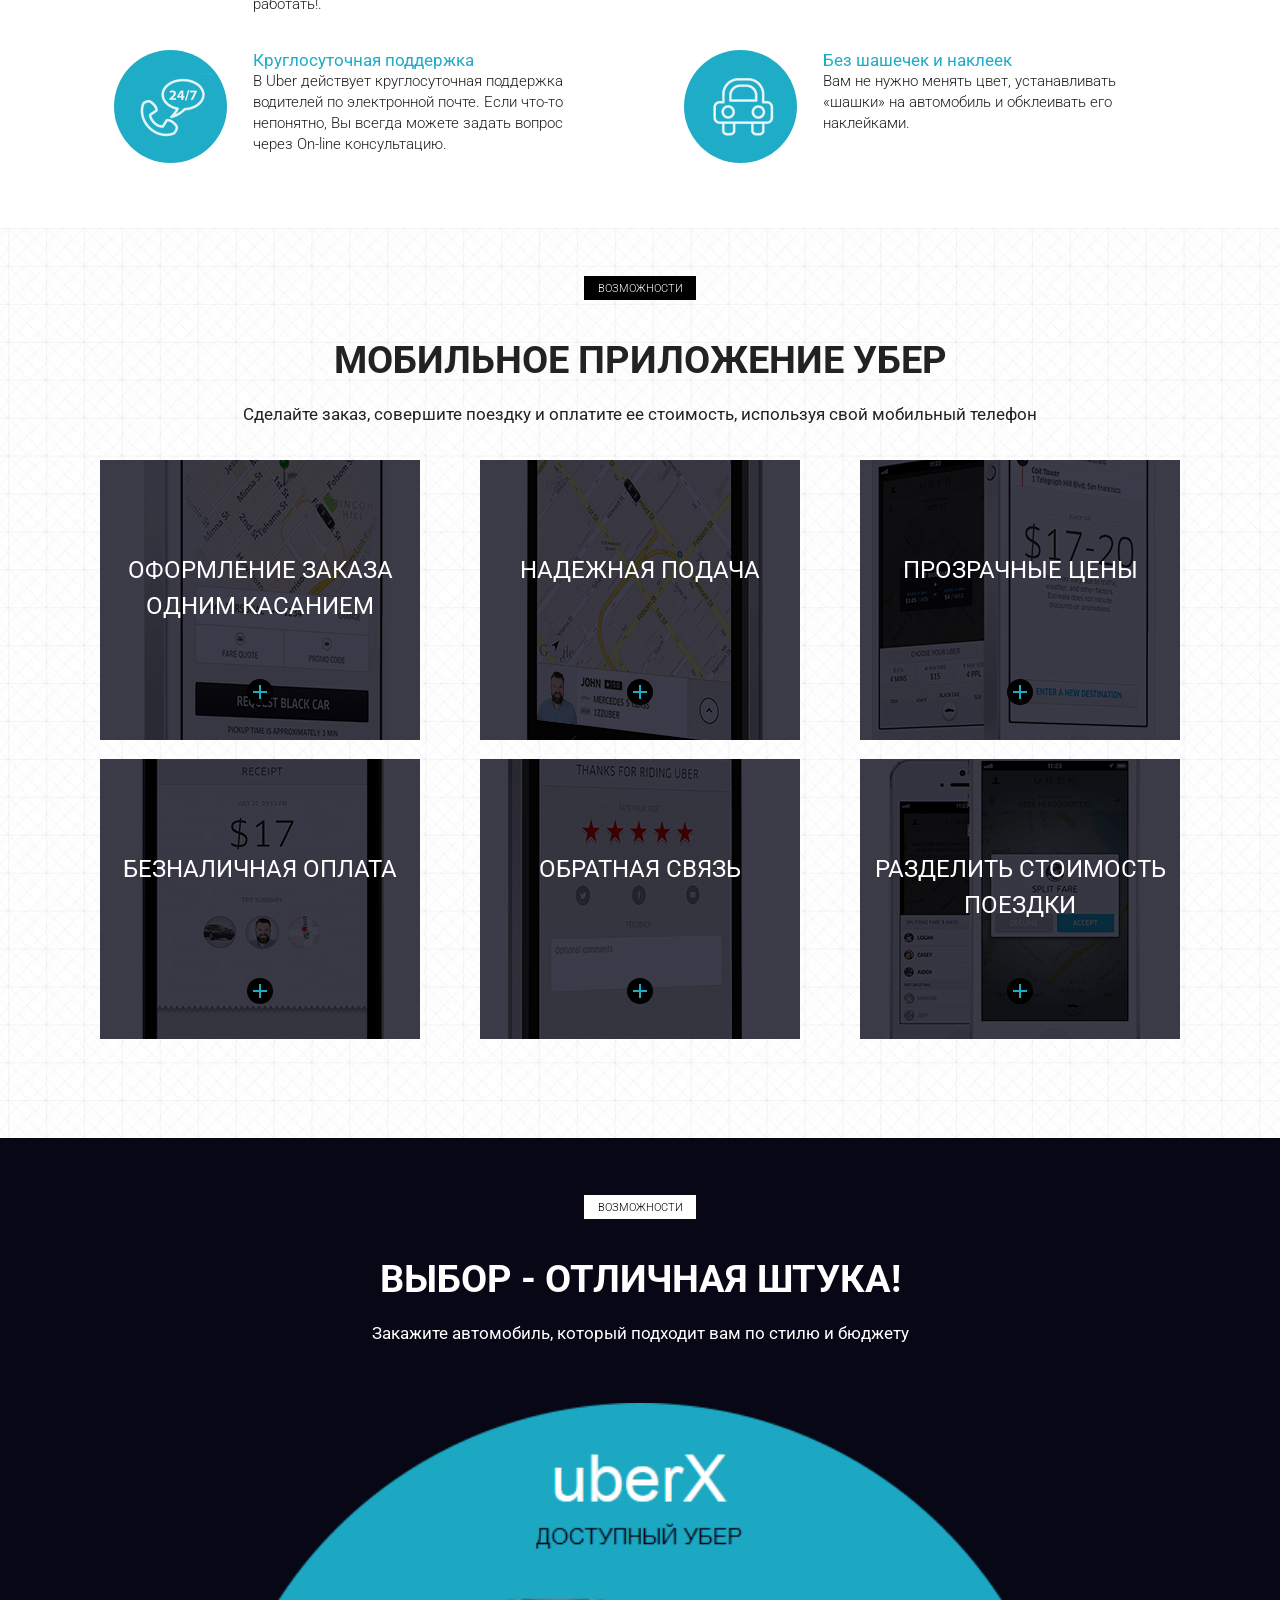
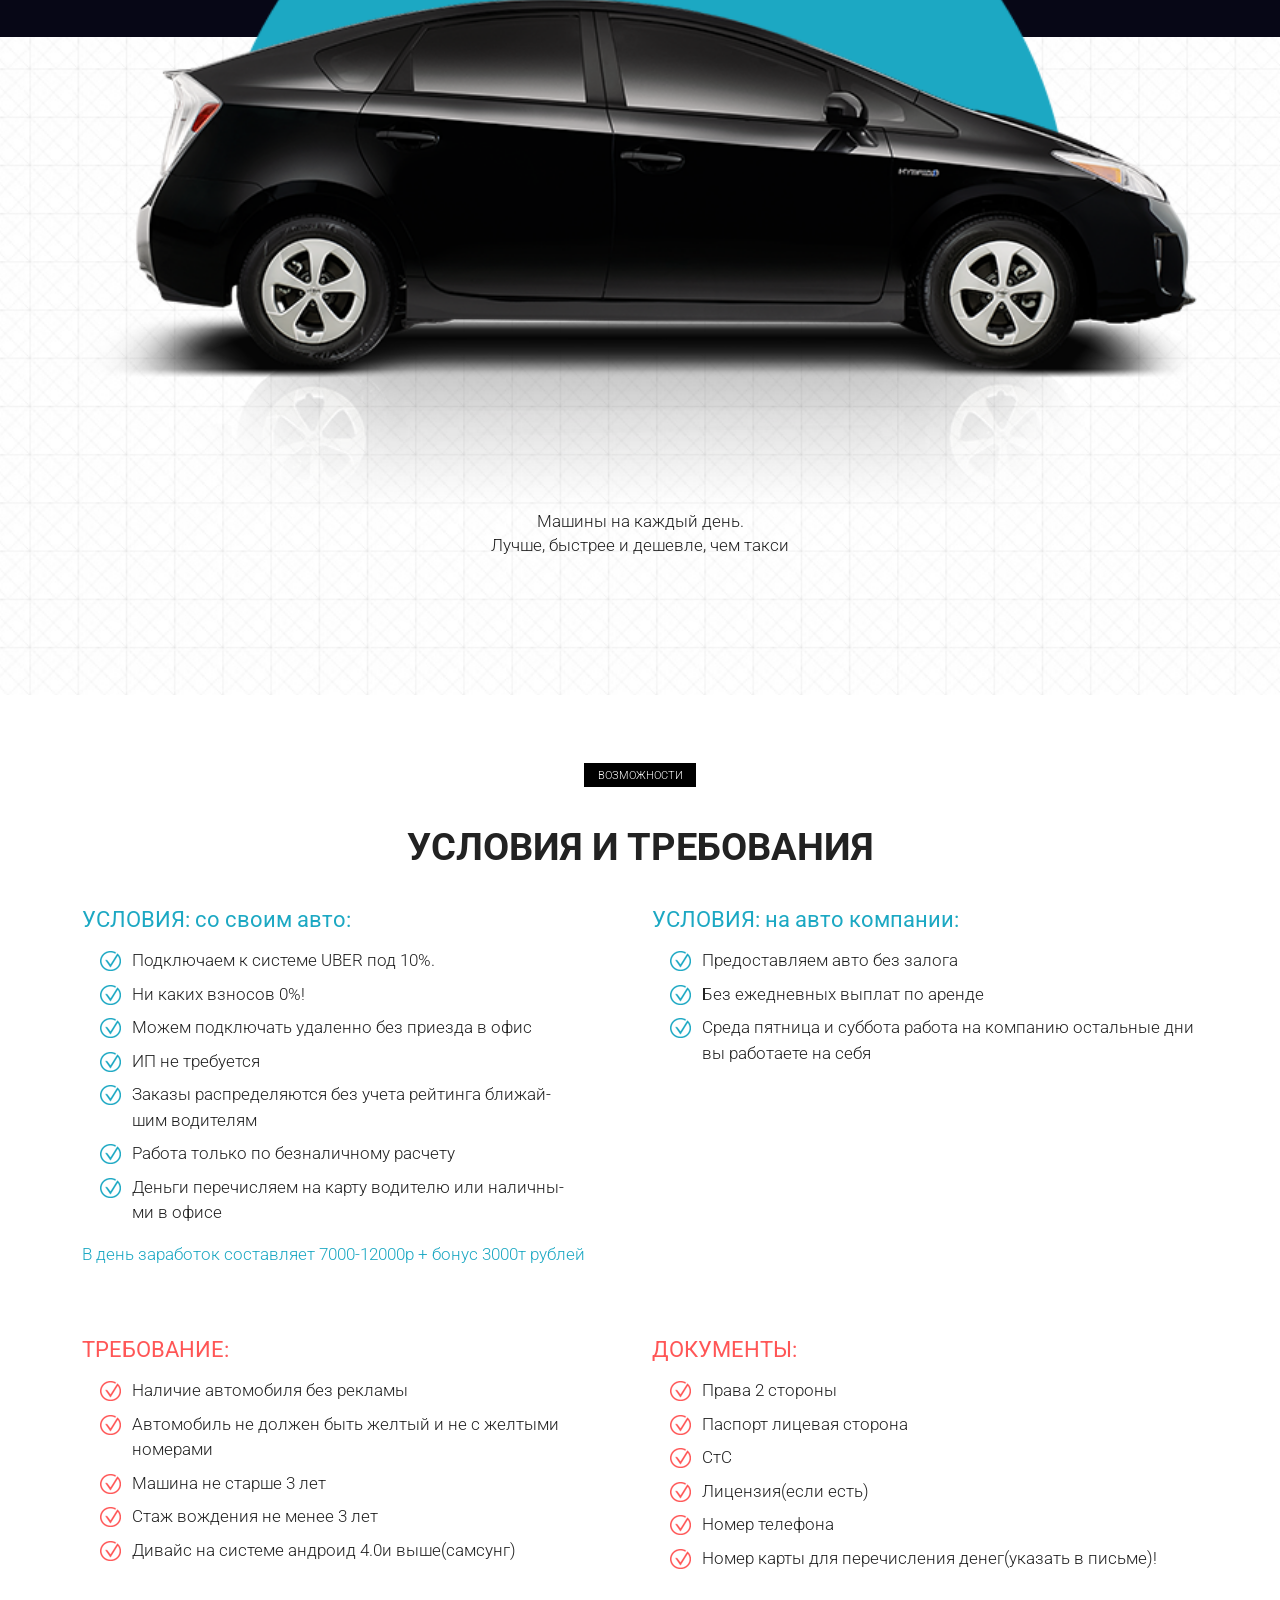
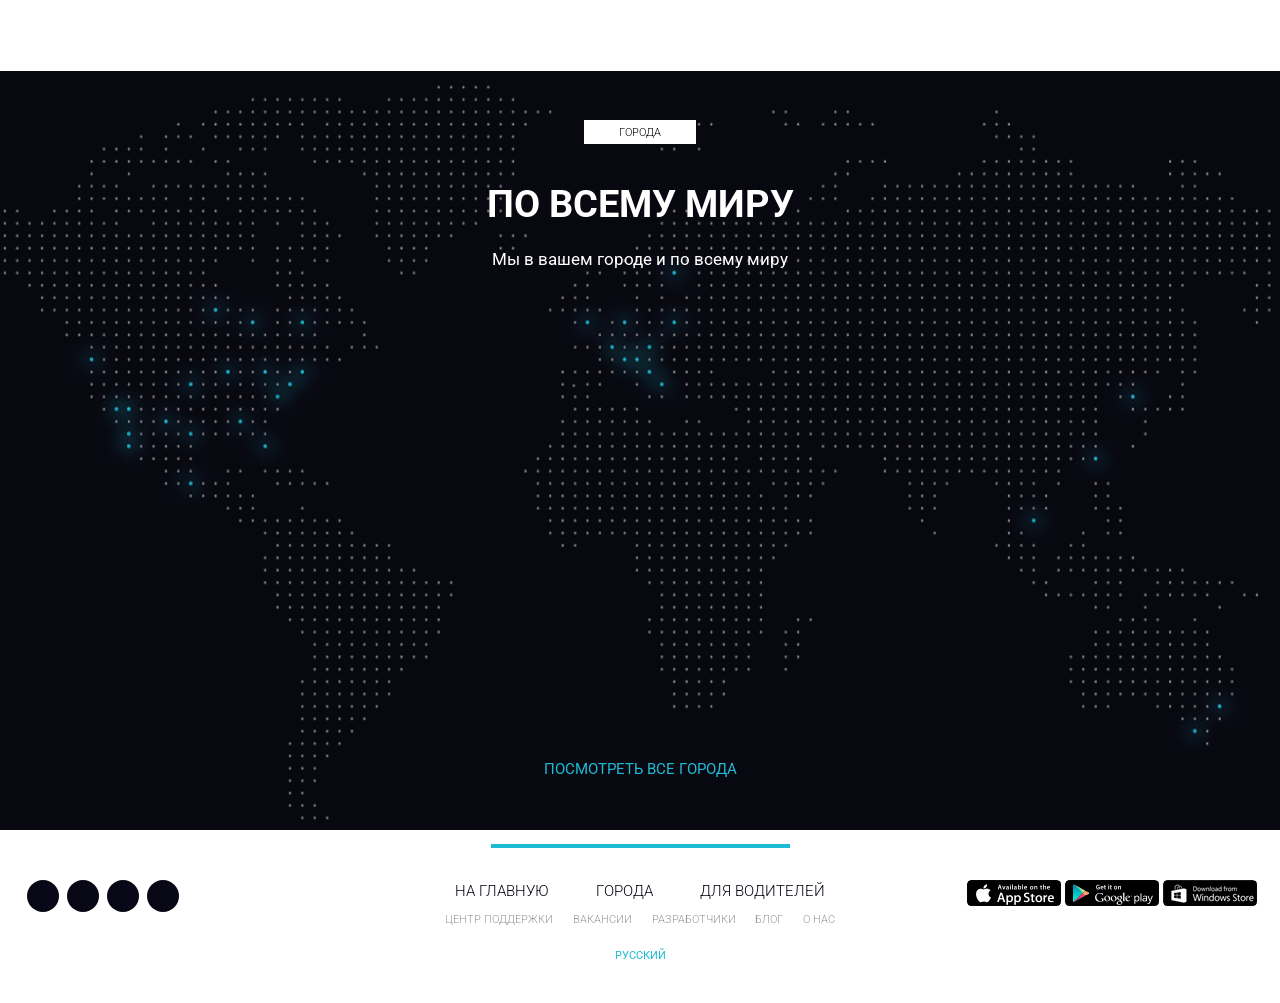
==== commit 540966d0: "Add files via upload" ====
--- a/index.html
+++ b/index.html
@@ -12,7 +12,7 @@
   <link rel="stylesheet" href="css/bootstrap-reboot.min.css">
   <link rel="stylesheet" href="css/bootstrap-grid.min.css">
   <link rel="stylesheet" href="css/style.min.css">
-  <link rel="stylesheet" href="css/font.css">
+  <link rel="stylesheet" href="/src/css/font.css">
 </head>
 <body>
   <header>
@@ -38,7 +38,7 @@
       <div class="container">
        <div class="row">
         <div class="col-6 col-md-4 offset-md-1">
-          <a href="#" class="subheader_logo"><img src="img/Logo.png" alt="logo"></a>
+          <a href="#" class="subheader_logo"><img src="img/logo.png" alt="logo"></a>
           <div class="subheader_official">Официальный партнер Uber в Москве</div>
         </div>
 
@@ -361,4 +361,4 @@
   </footer>
   <script src="js/script.js"></script>
 </body>
-</html>
+</html>
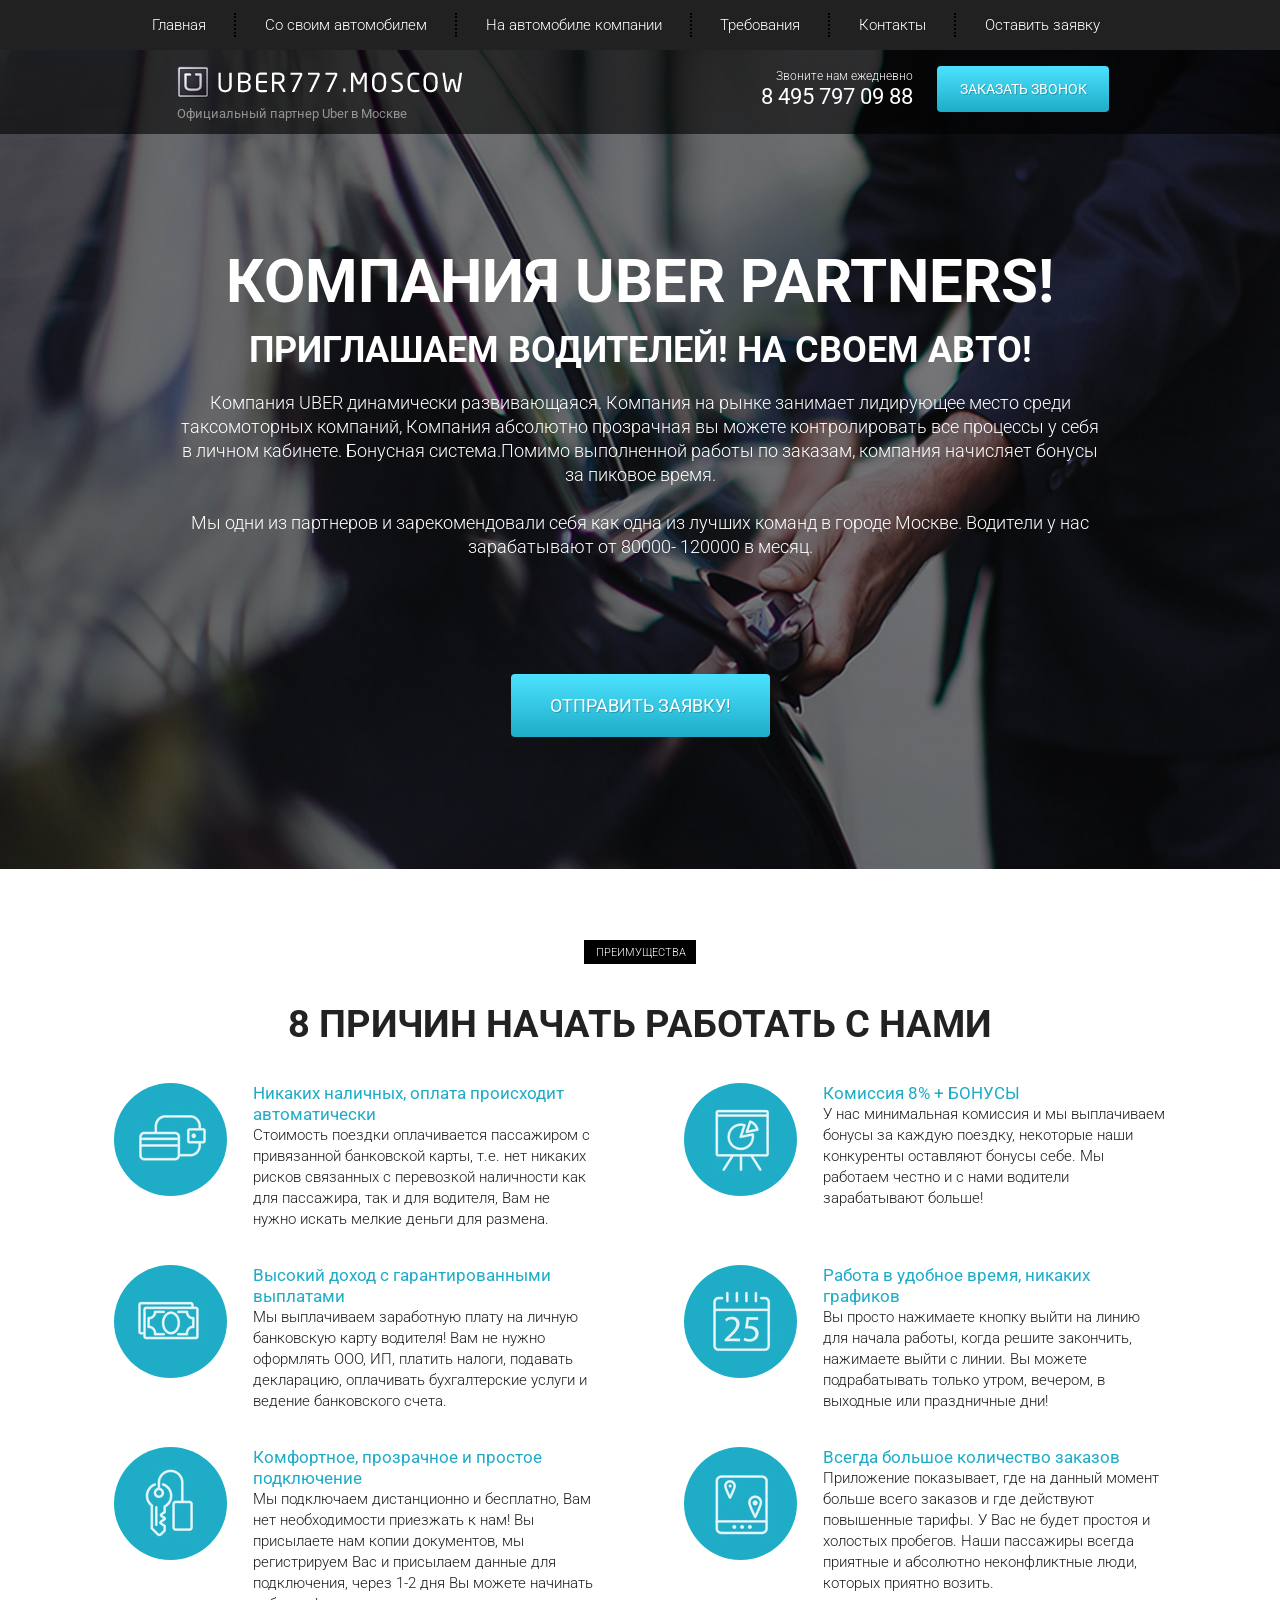
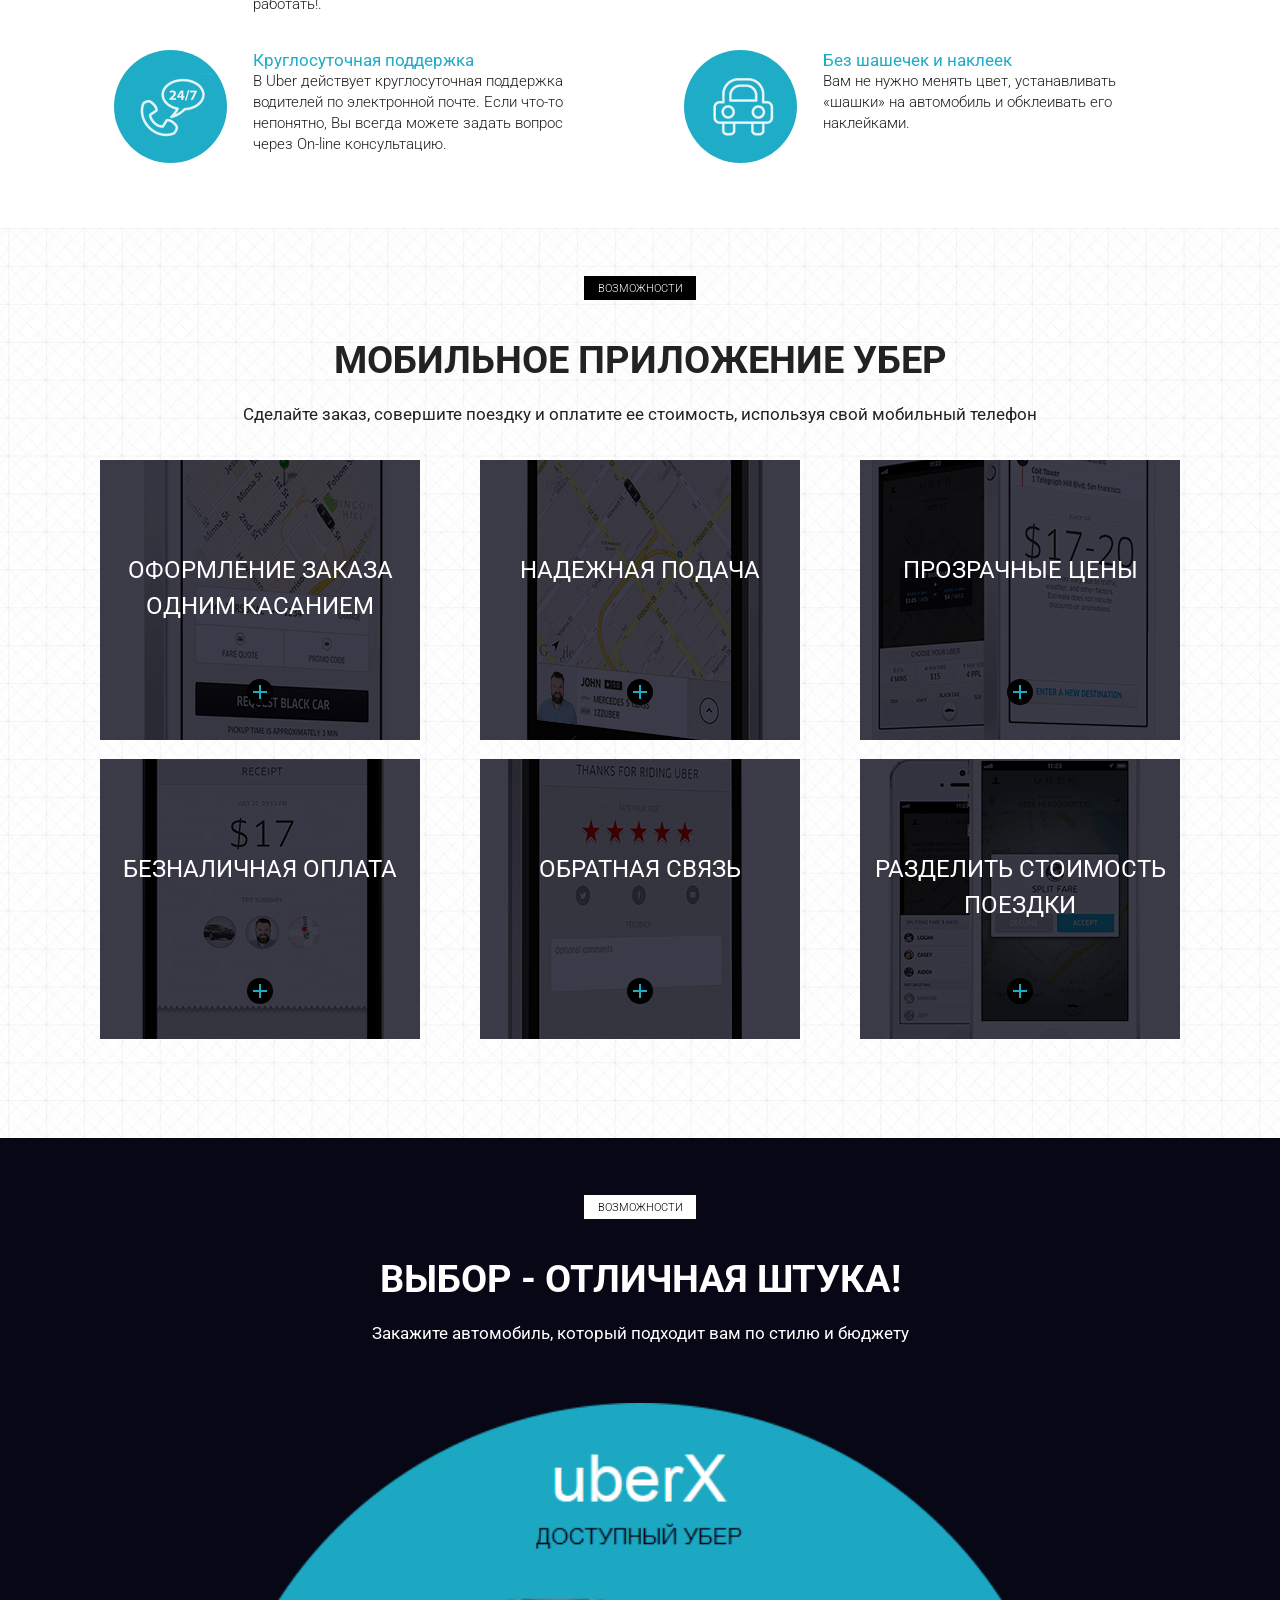
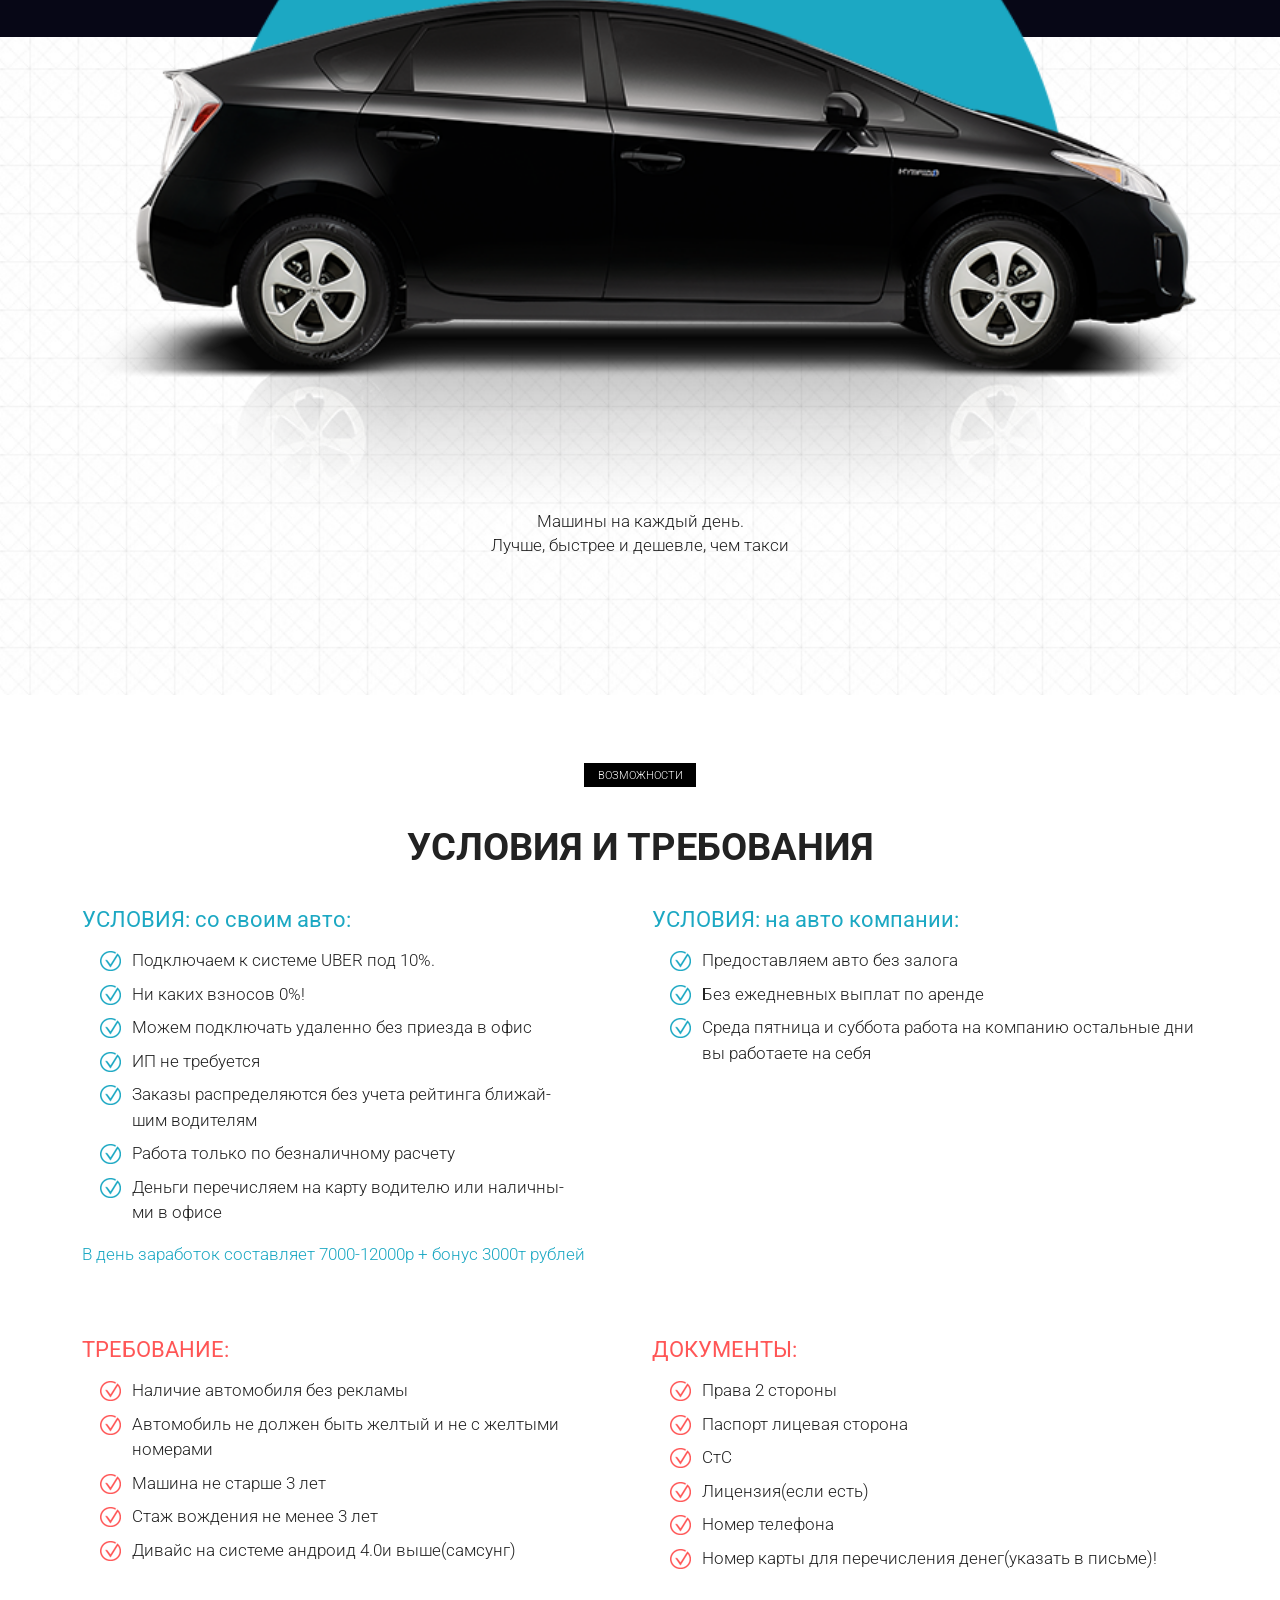
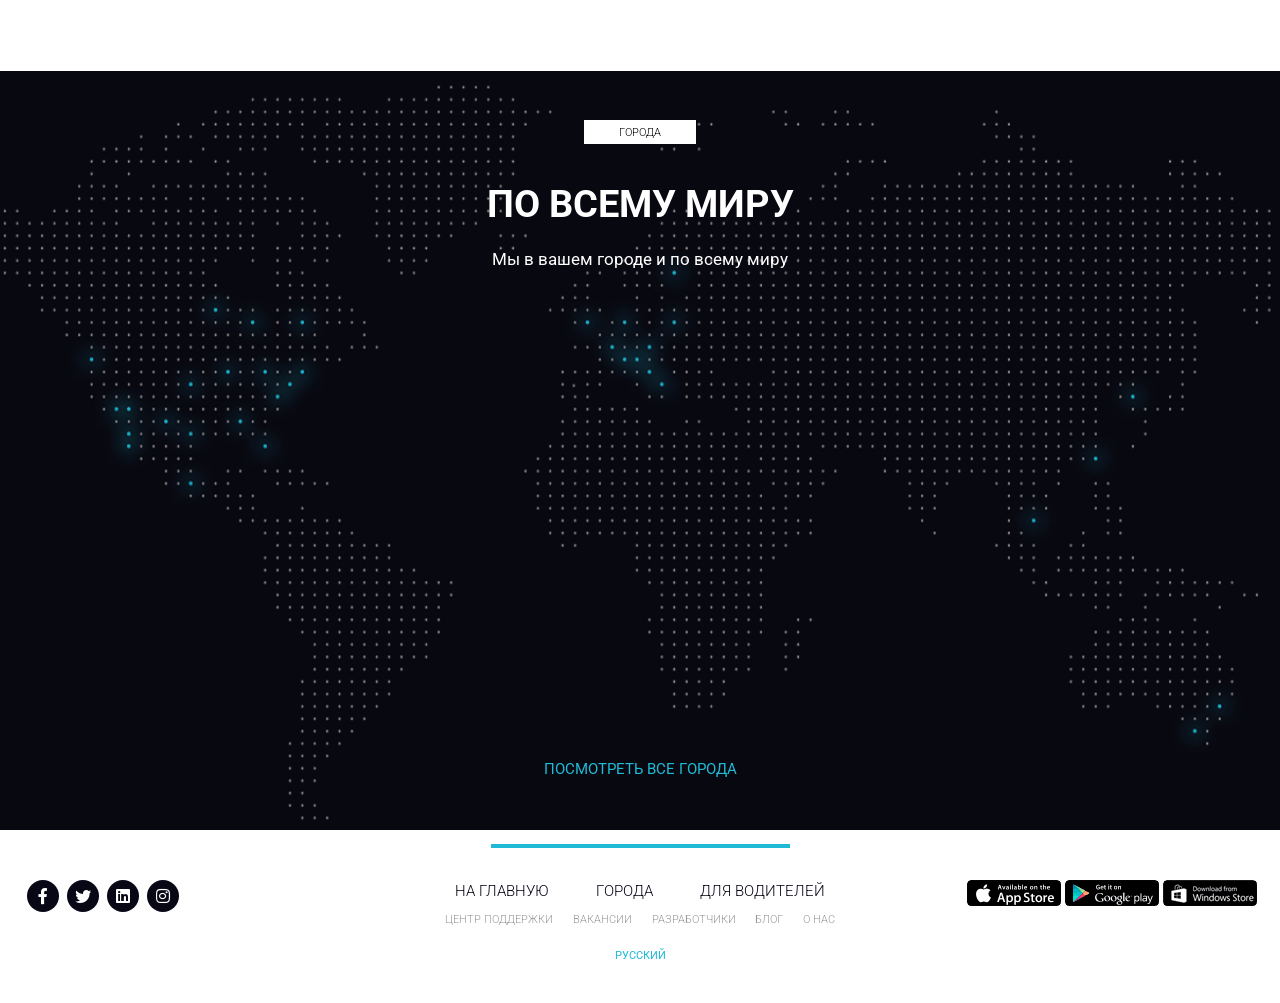
==== commit fe69a2ca: "Update index.html" ====
--- a/index.html
+++ b/index.html
@@ -12,7 +12,7 @@
   <link rel="stylesheet" href="css/bootstrap-reboot.min.css">
   <link rel="stylesheet" href="css/bootstrap-grid.min.css">
   <link rel="stylesheet" href="css/style.min.css">
-  <link rel="stylesheet" href="/src/css/font.css">
+  <link rel="stylesheet" href="css/font.css">
 </head>
 <body>
   <header>
@@ -38,7 +38,7 @@
       <div class="container">
        <div class="row">
         <div class="col-6 col-md-4 offset-md-1">
-          <a href="#" class="subheader_logo"><img src="img/logo.png" alt="logo"></a>
+          <a href="#" class="subheader_logo"><img src="img/Logo.png" alt="logo"></a>
           <div class="subheader_official">Официальный партнер Uber в Москве</div>
         </div>
 
@@ -361,4 +361,4 @@
   </footer>
   <script src="js/script.js"></script>
 </body>
-</html>+</html>
--- a/css/font.css
+++ b/css/font.css
@@ -0,0 +1,39 @@
+@font-face {
+  font-family: 'icomoon';
+  src:  url('../fonts/icomoon.eot?m99m2z');
+  src:  url('../fonts/icomoon.eot?m99m2z#iefix') format('embedded-opentype'),
+    url('../fonts/icomoon.ttf?m99m2z') format('truetype'),
+    url('../fonts/icomoon.woff?m99m2z') format('woff'),
+    url('../fonts/icomoon.svg?m99m2z#icomoon') format('svg');
+  font-weight: normal;
+  font-style: normal;
+  font-display: block;
+}
+
+[class^="icon-"], [class*=" icon-"] {
+  /* use !important to prevent issues with browser extensions that change fonts */
+  font-family: 'icomoon' !important;
+  speak: never;
+  font-style: normal;
+  font-weight: normal;
+  font-variant: normal;
+  text-transform: none;
+  line-height: 1;
+
+  /* Better Font Rendering =========== */
+  -webkit-font-smoothing: antialiased;
+  -moz-osx-font-smoothing: grayscale;
+}
+
+.icon-facebook-f-brands:before {
+  content: "\e900";
+}
+.icon-instagram-brands:before {
+  content: "\e901";
+}
+.icon-linkedin-brands:before {
+  content: "\e902";
+}
+.icon-twitter-brands:before {
+  content: "\e903";
+}
